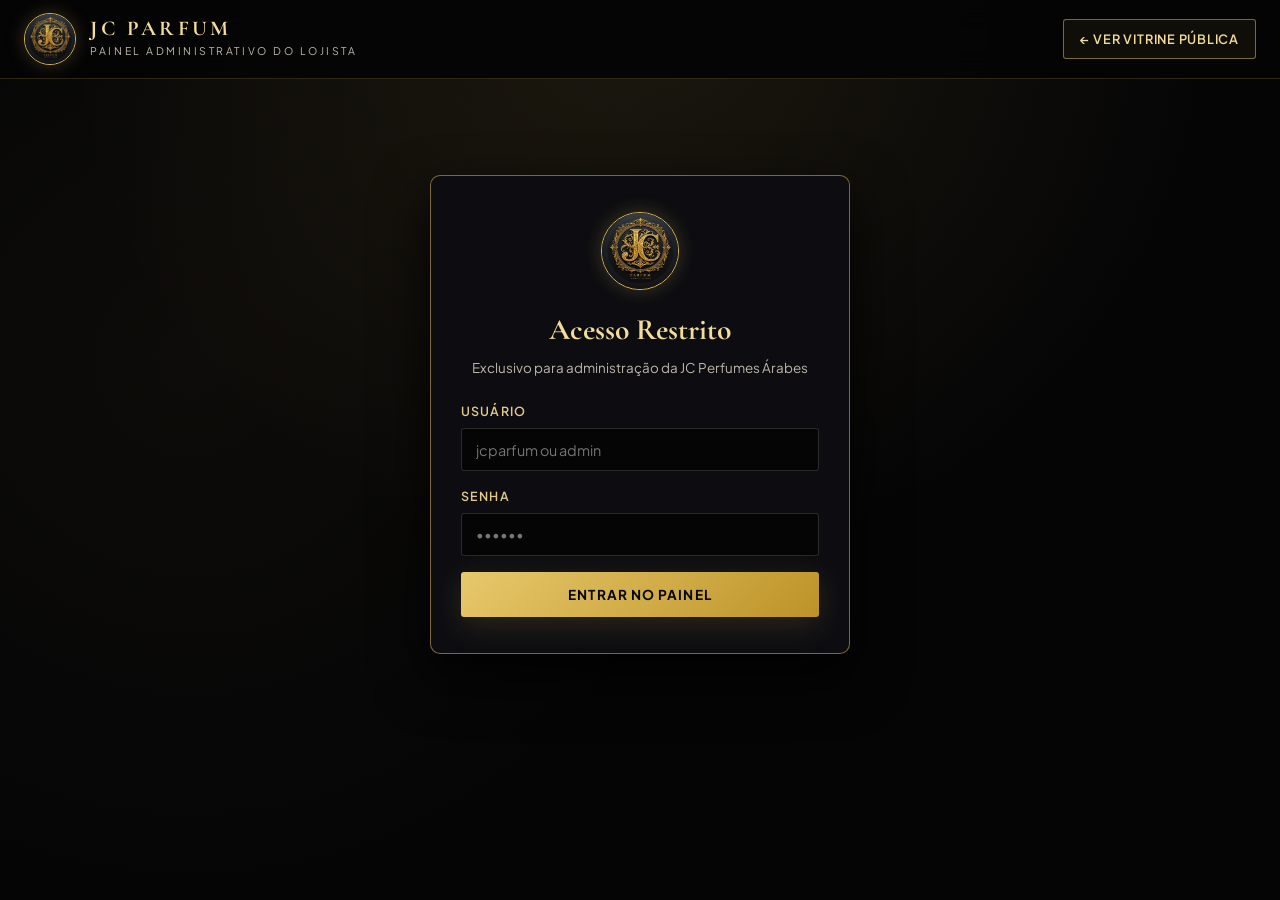
==== admin.html @ 521a81a9 "Add files via upload" ====
<!DOCTYPE html>
<html lang="pt-BR">
<head>
  <meta charset="UTF-8" />
  <meta name="viewport" content="width=device-width, initial-scale=1.0" />
  <title>Painel do Lojista | JC PARFUM — Gestão de Catálogo &amp; Estoque</title>
  <meta name="description" content="Painel administrativo exclusivo JC PARFUM para gerenciamento de preços, estoque e cadastro de perfumes importados." />
  <link rel="preconnect" href="https://fonts.googleapis.com" />
  <link rel="preconnect" href="https://fonts.gstatic.com" crossorigin />
  <link href="https://fonts.googleapis.com/css2?family=Cormorant+Garamond:wght@600;700&family=Plus+Jakarta+Sans:wght@400;500;600;700&display=swap" rel="stylesheet" />
  <link rel="stylesheet" href="assets/css/style.css" />
  <link rel="icon" type="image/jpeg" href="assets/img/logo.jpg" />
  <style>
    .admin-wrap {
      max-width: 1200px;
      margin: 0 auto;
      padding: 2rem 1.25rem 4rem;
    }
    .login-card {
      max-width: 420px;
      margin: 4rem auto;
      background: var(--bg-card);
      border: 1px solid var(--gold-border-strong);
      border-radius: var(--radius-lg);
      padding: 2.25rem 1.85rem;
      box-shadow: var(--shadow-luxury);
      text-align: center;
    }
    .form-group {
      display: flex;
      flex-direction: column;
      text-align: left;
      gap: 0.35rem;
      margin-bottom: 1rem;
    }
    .form-group label {
      font-size: 0.78rem;
      text-transform: uppercase;
      letter-spacing: 0.1em;
      color: var(--gold-champagne);
      font-weight: 600;
    }
    .form-control {
      background: var(--bg-obsidian);
      border: 1px solid rgba(255, 255, 255, 0.15);
      border-radius: var(--radius-sm);
      padding: 0.72rem 0.9rem;
      font-size: 0.9rem;
      color: var(--text-primary);
    }
    .form-control:focus {
      outline: none;
      border-color: var(--gold-primary);
    }
    .stats-grid {
      display: grid;
      grid-template-columns: repeat(auto-fit, minmax(200px, 1fr));
      gap: 1rem;
      margin-bottom: 2rem;
    }
    .stat-card {
      background: var(--bg-card);
      border: 1px solid var(--gold-border);
      border-radius: var(--radius-md);
      padding: 1.25rem;
    }
    .stat-card span {
      font-size: 0.76rem;
      text-transform: uppercase;
      letter-spacing: 0.12em;
      color: var(--text-muted);
    }
    .stat-card strong {
      display: block;
      font-family: var(--font-serif);
      font-size: 2rem;
      color: var(--gold-light);
      margin-top: 0.2rem;
    }
    .admin-grid {
      display: grid;
      grid-template-columns: 360px 1fr;
      gap: 1.75rem;
      align-items: start;
    }
    .panel-box {
      background: var(--bg-card);
      border: 1px solid var(--gold-border);
      border-radius: var(--radius-md);
      padding: 1.5rem;
    }
    .panel-box h2 {
      font-family: var(--font-serif);
      font-size: 1.5rem;
      color: var(--gold-light);
      margin-bottom: 1rem;
      padding-bottom: 0.5rem;
      border-bottom: 1px solid rgba(212, 175, 55, 0.15);
    }
    .admin-table-wrap {
      overflow-x: auto;
    }
    table.admin-table {
      width: 100%;
      border-collapse: collapse;
      font-size: 0.86rem;
    }
    table.admin-table th,
    table.admin-table td {
      padding: 0.85rem 0.65rem;
      border-bottom: 1px solid rgba(255, 255, 255, 0.07);
      text-align: left;
      vertical-align: middle;
    }
    table.admin-table th {
      font-size: 0.72rem;
      text-transform: uppercase;
      letter-spacing: 0.12em;
      color: var(--gold-champagne);
    }
    .price-inline-input {
      width: 105px;
      background: var(--bg-obsidian);
      border: 1px solid var(--gold-border);
      border-radius: 4px;
      padding: 0.4rem 0.55rem;
      color: var(--gold-light);
      font-weight: 700;
      font-size: 0.88rem;
    }
    .switch-stock {
      display: inline-flex;
      align-items: center;
      gap: 0.45rem;
      cursor: pointer;
      padding: 0.35rem 0.7rem;
      border-radius: 99px;
      font-size: 0.75rem;
      font-weight: 700;
      border: 1px solid transparent;
    }
    .switch-stock.on {
      background: rgba(31, 168, 85, 0.16);
      color: #5ce68b;
      border-color: rgba(31, 168, 85, 0.4);
    }
    .switch-stock.off {
      background: rgba(217, 70, 70, 0.16);
      color: #f08585;
      border-color: rgba(217, 70, 70, 0.4);
    }
    .toast-bar {
      position: fixed;
      bottom: 1.5rem;
      left: 50%;
      transform: translateX(-50%);
      background: #141418;
      border: 1px solid var(--gold-primary);
      color: var(--gold-light);
      padding: 0.75rem 1.4rem;
      border-radius: 99px;
      font-size: 0.85rem;
      font-weight: 600;
      box-shadow: var(--shadow-luxury);
      z-index: 400;
      display: none;
    }
    @media (max-width: 920px) {
      .admin-grid {
        grid-template-columns: 1fr;
      }
    }
  </style>
</head>
<body>

  <header class="site-header">
    <div class="header-inner">
      <a href="index.html" class="brand-identity">
        <div class="brand-logo-wrap">
          <img src="assets/img/logo.jpg" alt="JC PARFUM" />
        </div>
        <div class="brand-titles">
          <span class="brand-name">JC PARFUM</span>
          <span class="brand-sub">Painel Administrativo do Lojista</span>
        </div>
      </a>

      <div class="header-actions">
        <a href="index.html" class="btn-outline-gold" style="padding: 0.55rem 1rem; font-size: 0.8rem;">
          ← Ver Vitrine Pública
        </a>
        <button type="button" id="logout-btn" onclick="handleLogout()" class="btn-bag" style="display: none;">
          Sair
        </button>
      </div>
    </div>
  </header>

  <main class="admin-wrap">
    <!-- TELA DE LOGIN -->
    <section id="login-section" class="login-card">
      <div class="brand-logo-wrap" style="width: 78px; height: 78px; margin: 0 auto 1rem;">
        <img src="assets/img/logo.jpg" alt="JC PARFUM Logo" />
      </div>
      <h1 style="font-family: var(--font-serif); font-size: 1.85rem; color: var(--gold-light); margin-bottom: 0.25rem;">
        Acesso Restrito
      </h1>
      <p style="font-size: 0.84rem; color: var(--text-secondary); margin-bottom: 1.5rem;">
        Exclusivo para administração da JC Perfumes Árabes
      </p>

      <form id="login-form" onsubmit="handleLogin(event)">
        <div class="form-group">
          <label for="admin-user">Usuário</label>
          <input type="text" id="admin-user" class="form-control" placeholder="jcparfum ou admin" required />
        </div>
        <div class="form-group">
          <label for="admin-pass">Senha</label>
          <input type="password" id="admin-pass" class="form-control" placeholder="••••••" required />
        </div>
        <p id="login-error" style="color: #f07575; font-size: 0.8rem; margin-bottom: 0.85rem; display: none;">
          Usuário ou senha incorretos. Use <strong>jcparfum</strong> e senha <strong>123456</strong>.
        </p>
        <button type="submit" class="btn-gold" style="width: 100%;" id="login-submit-btn">
          Entrar no Painel
        </button>
      </form>
    </section>

    <!-- DASHBOARD DO LOJISTA -->
    <section id="dashboard-section" style="display: none;">
      <div style="display: flex; flex-wrap: wrap; justify-content: space-between; align-items: center; gap: 1rem; margin-bottom: 1.5rem;">
        <div>
          <h1 style="font-family: var(--font-serif); font-size: 2rem; color: var(--text-primary);">
            Gestão de Catálogo &amp; Estoque em Tempo Real
          </h1>
          <p style="font-size: 0.86rem; color: var(--text-secondary);">
            Qualquer alteração feita aqui atualiza imediatamente a vitrine pública dos clientes.
          </p>
        </div>
        <button type="button" class="btn-outline-gold" onclick="handleResetDefault()" style="padding: 0.6rem 1rem; font-size: 0.78rem;">
          Restaurar Catálogo Inicial (7 Perfumes)
        </button>
      </div>

      <!-- Indicadores -->
      <div class="stats-grid">
        <div class="stat-card">
          <span>Total Cadastrados</span>
          <strong id="stat-total">0</strong>
        </div>
        <div class="stat-card">
          <span>Em Estoque (Pronta Entrega)</span>
          <strong id="stat-instock" style="color: #5ce68b;">0</strong>
        </div>
        <div class="stat-card">
          <span>Esgotados / Sob Consulta</span>
          <strong id="stat-outstock" style="color: #f08585;">0</strong>
        </div>
        <div class="stat-card">
          <span>Ticket Médio da Loja</span>
          <strong id="stat-avg">R$ 0,00</strong>
        </div>
      </div>

      <div class="admin-grid">
        <!-- Formulário de Cadastro -->
        <div class="panel-box">
          <h2 id="form-panel-title">Cadastrar Novo Perfume</h2>
          <form id="product-form" onsubmit="handleSaveProduct(event)">
            <input type="hidden" id="prod-id" value="" />

            <div class="form-group">
              <label for="prod-name">Nome do Perfume *</label>
              <input type="text" id="prod-name" class="form-control" placeholder="Ex: Asad Lattafa" required />
            </div>

            <div style="display: grid; grid-template-columns: 1fr 1fr; gap: 0.75rem;">
              <div class="form-group">
                <label for="prod-brand">Marca / Casa *</label>
                <input type="text" id="prod-brand" class="form-control" placeholder="Ex: Lattafa" required />
              </div>
              <div class="form-group">
                <label for="prod-category">Categoria *</label>
                <select id="prod-category" class="form-control" required>
                  <option value="Masculino">Masculino</option>
                  <option value="Feminino">Feminino</option>
                  <option value="Unissex">Unissex</option>
                </select>
              </div>
            </div>

            <div style="display: grid; grid-template-columns: 1fr 1fr; gap: 0.75rem;">
              <div class="form-group">
                <label for="prod-price">Preço (R$) *</label>
                <input type="number" step="0.01" min="1" id="prod-price" class="form-control" placeholder="350.00" required />
              </div>
              <div class="form-group">
                <label for="prod-badge">Selo de Destaque</label>
                <input type="text" id="prod-badge" class="form-control" placeholder="Ex: Ouro de Dubai" />
              </div>
            </div>

            <div class="form-group">
              <label for="prod-image">URL da Foto ou Caminho Local</label>
              <input type="text" id="prod-image" class="form-control" placeholder="assets/img/real-musamam-white-intense.jpg ou https://..." />
            </div>

            <div class="form-group">
              <label for="prod-desc">Descrição Comercial / Resumo *</label>
              <textarea id="prod-desc" rows="2" class="form-control" placeholder="Frasco imponente com fixação intensa..." required></textarea>
            </div>

            <div class="form-group">
              <label for="prod-notes-top">Notas de Topo (Saída)</label>
              <input type="text" id="prod-notes-top" class="form-control" placeholder="Ex: Açafrão, Pimenta Preta, Bergamota" />
            </div>

            <div class="form-group">
              <label for="prod-notes-heart">Notas de Coração</label>
              <input type="text" id="prod-notes-heart" class="form-control" placeholder="Ex: Rosa Damascena, Oud, Caramelo" />
            </div>

            <div class="form-group">
              <label for="prod-notes-base">Notas de Fundo (Base)</label>
              <input type="text" id="prod-notes-base" class="form-control" placeholder="Ex: Âmbar, Baunilha, Sândalo, Almíscar" />
            </div>

            <div style="display: flex; gap: 0.6rem; margin-top: 0.5rem;">
              <button type="submit" class="btn-gold" style="flex: 1;">
                Salvar no Catálogo
              </button>
              <button type="button" id="cancel-edit-btn" class="btn-outline-gold" onclick="clearProductForm()" style="display: none; padding: 0.7rem 0.9rem;">
                Cancelar
              </button>
            </div>
          </form>
        </div>

        <!-- Tabela de Perfumes Cadastrados -->
        <div class="panel-box">
          <h2>Perfumes na Vitrine (Edição Rápida)</h2>
          <div class="admin-table-wrap">
            <table class="admin-table">
              <thead>
                <tr>
                  <th>Perfume</th>
                  <th>Categoria</th>
                  <th>Preço (R$)</th>
                  <th>Status Estoque</th>
                  <th>Ações</th>
                </tr>
              </thead>
              <tbody id="admin-products-tbody"></tbody>
            </table>
          </div>
        </div>
      </div>
    </section>
  </main>

  <div id="toast-bar" class="toast-bar">Alteração salva com sucesso!</div>

  <script src="assets/js/products.js"></script>
  <script>
    const ADMIN_SESSION_KEY = 'jc_parfum_admin_logged';

    document.addEventListener('DOMContentLoaded', () => {
      if (sessionStorage.getItem(ADMIN_SESSION_KEY) === 'true') {
        showDashboard();
      }
    });

    function handleLogin(e) {
      e.preventDefault();
      const user = document.getElementById('admin-user').value.trim().toLowerCase();
      const pass = document.getElementById('admin-pass').value.trim();
      const errEl = document.getElementById('login-error');

      if ((user === 'jcparfum' || user === 'admin') && pass === '123456') {
        sessionStorage.setItem(ADMIN_SESSION_KEY, 'true');
        errEl.style.display = 'none';
        showDashboard();
      } else {
        errEl.style.display = 'block';
      }
    }

    function handleLogout() {
      sessionStorage.removeItem(ADMIN_SESSION_KEY);
      document.getElementById('dashboard-section').style.display = 'none';
      document.getElementById('logout-btn').style.display = 'none';
      document.getElementById('login-section').style.display = 'block';
    }

    function showDashboard() {
      document.getElementById('login-section').style.display = 'none';
      document.getElementById('dashboard-section').style.display = 'block';
      document.getElementById('logout-btn').style.display = 'inline-flex';
      renderAdminTable();
    }

    function renderAdminTable() {
      const products = getProducts();
      const tbody = document.getElementById('admin-products-tbody');

      const inStockCount = products.filter((p) => p.inStock).length;
      const outStockCount = products.length - inStockCount;
      const avgPrice = products.length
        ? products.reduce((sum, p) => sum + Number(p.price || 0), 0) / products.length
        : 0;

      document.getElementById('stat-total').textContent = products.length;
      document.getElementById('stat-instock').textContent = inStockCount;
      document.getElementById('stat-outstock').textContent = outStockCount;
      document.getElementById('stat-avg').textContent = formatBRL(avgPrice);

      tbody.innerHTML = products
        .map(
          (p) => `
          <tr>
            <td>
              <div style="display: flex; align-items: center; gap: 0.75rem;">
                <img src="${p.image}" alt="${p.name}" style="width: 46px; height: 46px; object-fit: contain; background: #fff; border-radius: 6px; padding: 3px;" onerror="this.src='assets/img/logo.jpg'" />
                <div>
                  <strong style="display: block; color: var(--text-primary); font-size: 0.92rem;">${p.name}</strong>
                  <span style="font-size: 0.75rem; color: var(--gold-primary);">${p.brand}</span>
                </div>
              </div>
            </td>
            <td>
              <span style="font-size: 0.78rem; color: var(--text-secondary);">${p.category}</span>
            </td>
            <td>
              <input
                type="number"
                step="1"
                min="1"
                class="price-inline-input"
                value="${Number(p.price).toFixed(2)}"
                onchange="updateInlinePrice('${p.id}', this.value)"
                aria-label="Preço de ${p.name}"
              />
            </td>
            <td>
              <button
                type="button"
                class="switch-stock ${p.inStock ? 'on' : 'off'}"
                onclick="toggleProductStock('${p.id}')"
              >
                <span>${p.inStock ? '● Em Estoque' : '○ Esgotado'}</span>
              </button>
            </td>
            <td>
              <div style="display: flex; gap: 0.4rem;">
                <button
                  type="button"
                  onclick="editProduct('${p.id}')"
                  style="background: var(--bg-elevated); border: 1px solid var(--gold-border); color: var(--gold-light); padding: 0.35rem 0.65rem; border-radius: 4px; font-size: 0.75rem; cursor: pointer;"
                >
                  Editar
                </button>
                <button
                  type="button"
                  onclick="deleteProduct('${p.id}')"
                  style="background: rgba(217,70,70,0.14); border: 1px solid rgba(217,70,70,0.4); color: #f08585; padding: 0.35rem 0.65rem; border-radius: 4px; font-size: 0.75rem; cursor: pointer;"
                >
                  Excluir
                </button>
              </div>
            </td>
          </tr>
        `
        )
        .join('');
    }

    function updateInlinePrice(productId, newValue) {
      const parsed = parseFloat(newValue);
      if (isNaN(parsed) || parsed <= 0) return;
      const list = getProducts().map((p) =>
        p.id === productId ? { ...p, price: parsed } : p
      );
      saveProducts(list);
      renderAdminTable();
      showToast('Preço atualizado em tempo real!');
    }

    function toggleProductStock(productId) {
      const list = getProducts().map((p) =>
        p.id === productId ? { ...p, inStock: !p.inStock } : p
      );
      saveProducts(list);
      renderAdminTable();
      showToast('Status de estoque atualizado!');
    }

    function editProduct(productId) {
      const prod = getProducts().find((p) => p.id === productId);
      if (!prod) return;

      document.getElementById('form-panel-title').textContent = 'Editar Perfume';
      document.getElementById('prod-id').value = prod.id;
      document.getElementById('prod-name').value = prod.name;
      document.getElementById('prod-brand').value = prod.brand;
      document.getElementById('prod-category').value = prod.category;
      document.getElementById('prod-price').value = prod.price;
      document.getElementById('prod-badge').value = prod.badge || '';
      document.getElementById('prod-image').value = prod.image || '';
      document.getElementById('prod-desc').value = prod.shortDesc || prod.description || '';
      document.getElementById('prod-notes-top').value = prod.notes?.top || '';
      document.getElementById('prod-notes-heart').value = prod.notes?.heart || '';
      document.getElementById('prod-notes-base').value = prod.notes?.base || '';
      document.getElementById('cancel-edit-btn').style.display = 'inline-flex';
      window.scrollTo({ top: 0, behavior: 'smooth' });
    }

    function clearProductForm() {
      document.getElementById('form-panel-title').textContent = 'Cadastrar Novo Perfume';
      document.getElementById('product-form').reset();
      document.getElementById('prod-id').value = '';
      document.getElementById('cancel-edit-btn').style.display = 'none';
    }

    function handleSaveProduct(e) {
      e.preventDefault();
      const idField = document.getElementById('prod-id').value.trim();
      const name = document.getElementById('prod-name').value.trim();
      const brand = document.getElementById('prod-brand').value.trim();
      const category = document.getElementById('prod-category').value;
      const price = parseFloat(document.getElementById('prod-price').value) || 0;
      const badge = document.getElementById('prod-badge').value.trim() || 'Importado Premium';
      const image = document.getElementById('prod-image').value.trim() || 'assets/img/logo.jpg';
      const desc = document.getElementById('prod-desc').value.trim();
      const top = document.getElementById('prod-notes-top').value.trim() || 'Notas aromáticas orientais';
      const heart = document.getElementById('prod-notes-heart').value.trim() || 'Especiarias e madeiras nobres';
      const base = document.getElementById('prod-notes-base').value.trim() || 'Âmbar, oud e almíscar';

      let list = getProducts();

      if (idField) {
        list = list.map((p) =>
          p.id === idField
            ? {
                ...p,
                name,
                brand,
                category,
                price,
                badge,
                image,
                shortDesc: desc,
                description: desc,
                notes: { top, heart, base }
              }
            : p
        );
        showToast('Perfume atualizado com sucesso!');
      } else {
        const slug =
          name
            .toLowerCase()
            .normalize('NFD')
            .replace(/[\u0300-\u036f]/g, '')
            .replace(/[^a-z0-9]+/g, '-') +
          '-' +
          Date.now().toString().slice(-4);

        list.unshift({
          id: slug,
          name,
          brand,
          origin: 'Dubai · EAU',
          category,
          volume: '100ml · Eau de Parfum',
          price,
          inStock: true,
          featured: true,
          badge,
          image,
          shortDesc: desc,
          description: desc,
          notes: { top, heart, base },
          accords: [category, brand, 'Alta Fixação'],
          longevity: '8h – 12h',
          projection: 'Alta'
        });
        showToast('Novo perfume adicionado à vitrine!');
      }

      saveProducts(list);
      clearProductForm();
      renderAdminTable();
    }

    function deleteProduct(productId) {
      const prod = getProducts().find((p) => p.id === productId);
      if (!prod) return;
      if (!confirm(`Deseja realmente excluir "${prod.name}" do catálogo?`)) return;

      const list = getProducts().filter((p) => p.id !== productId);
      saveProducts(list);
      renderAdminTable();
      showToast('Perfume removido do catálogo.');
    }

    function handleResetDefault() {
      if (!confirm('Restaurar os 7 perfumes originais e preços padrão?')) return;
      resetCatalogToDefault();
      renderAdminTable();
      showToast('Catálogo original restaurado!');
    }

    function showToast(msg) {
      const bar = document.getElementById('toast-bar');
      bar.textContent = msg;
      bar.style.display = 'block';
      clearTimeout(window._toastTimer);
      window._toastTimer = setTimeout(() => {
        bar.style.display = 'none';
      }, 2800);
    }
  </script>
</body>
</html>
---- assets/css/style.css ----
/* ==========================================================================
   JC PARFUM — Modelo 2 Oficial: Maison Noir Editorial (Horizontal Panoramic)
   Nicho: Alta Perfumaria Árabe (Dubai) & Importados Franceses — Macapá/AP
   ========================================================================== */

:root {
  --bg-obsidian: #050506;
  --bg-surface: #0a0a0d;
  --bg-card: #0d0d11;
  --bg-card-hover: #131319;
  --bg-elevated: #17171f;

  --gold-primary: #d8b556;
  --gold-light: #f3dc99;
  --gold-champagne: #e3c987;
  --gold-muted: #9e8236;
  --gold-subtle: rgba(216, 181, 86, 0.12);
  --gold-border: rgba(216, 181, 86, 0.25);
  --gold-border-strong: rgba(216, 181, 86, 0.55);

  --text-primary: #f7f4ed;
  --text-secondary: #bdb7aa;
  --text-muted: #827c70;

  --whatsapp-green: #1fa855;
  --whatsapp-hover: #24bf61;
  --danger-red: #d94646;
  --status-out: #8b3a3a;

  --font-display: 'Cinzel', 'Cormorant Garamond', Georgia, serif;
  --font-serif: 'Cormorant Garamond', Georgia, serif;
  --font-sans: 'Plus Jakarta Sans', -apple-system, BlinkMacSystemFont, sans-serif;

  --radius-sm: 3px;
  --radius-md: 6px;
  --radius-lg: 10px;
  --shadow-luxury: 0 22px 55px rgba(0, 0, 0, 0.85);
  --shadow-gold: 0 8px 30px rgba(216, 181, 86, 0.16);
  --transition: 0.28s cubic-bezier(0.22, 1, 0.36, 1);
}

*, *::before, *::after {
  box-sizing: border-box;
  margin: 0;
  padding: 0;
}

html {
  scroll-behavior: smooth;
  background-color: var(--bg-obsidian);
  color: var(--text-primary);
  font-family: var(--font-sans);
  -webkit-font-smoothing: antialiased;
}

body {
  background-color: var(--bg-obsidian);
  background-image:
    radial-gradient(circle at 50% 0%, rgba(216, 181, 86, 0.11) 0%, transparent 52%),
    radial-gradient(circle at 15% 40%, rgba(216, 181, 86, 0.04) 0%, transparent 45%);
  min-height: 100vh;
  line-height: 1.6;
  overflow-x: hidden;
}

a {
  color: inherit;
  text-decoration: none;
}

button, input, select, textarea {
  font-family: inherit;
  color: inherit;
}

/* ==========================================================================
   TOP BAR EDITORIAL
   ========================================================================== */
.top-bar {
  background: linear-gradient(90deg, #070709 0%, #16130b 50%, #070709 100%);
  border-bottom: 1px solid var(--gold-border);
  padding: 0.52rem 1rem;
  text-align: center;
  font-size: 0.75rem;
  letter-spacing: 0.14em;
  text-transform: uppercase;
  color: var(--gold-champagne);
  display: flex;
  justify-content: center;
  align-items: center;
  gap: 0.75rem;
  flex-wrap: wrap;
}

.top-bar span.sep {
  color: var(--gold-muted);
}

/* ==========================================================================
   HEADER & NAVIGATION
   ========================================================================== */
.site-header {
  position: sticky;
  top: 0;
  z-index: 100;
  background: rgba(5, 5, 6, 0.92);
  backdrop-filter: blur(16px);
  -webkit-backdrop-filter: blur(16px);
  border-bottom: 1px solid rgba(216, 181, 86, 0.2);
}

.header-inner {
  max-width: 1320px;
  margin: 0 auto;
  padding: 0.8rem 1.5rem;
  display: flex;
  align-items: center;
  justify-content: space-between;
  gap: 1.25rem;
}

.brand-identity {
  display: flex;
  align-items: center;
  gap: 0.9rem;
}

.brand-logo-wrap {
  width: 52px;
  height: 52px;
  border-radius: 50%;
  overflow: hidden;
  border: 1.5px solid var(--gold-primary);
  box-shadow: 0 0 18px rgba(216, 181, 86, 0.25);
  flex-shrink: 0;
  background: #0a0a0c;
}

.brand-logo-wrap img {
  width: 100%;
  height: 100%;
  object-fit: cover;
  display: block;
}

.brand-titles {
  display: flex;
  flex-direction: column;
}

.brand-name {
  font-family: var(--font-display);
  font-size: 1.32rem;
  font-weight: 700;
  letter-spacing: 0.16em;
  color: var(--gold-light);
  line-height: 1.1;
}

.brand-sub {
  font-size: 0.66rem;
  letter-spacing: 0.24em;
  text-transform: uppercase;
  color: var(--text-secondary);
  margin-top: 3px;
}

.header-nav {
  display: flex;
  align-items: center;
  gap: 1.5rem;
  font-size: 0.8rem;
  letter-spacing: 0.1em;
  text-transform: uppercase;
  color: var(--text-secondary);
}

.header-nav a:hover {
  color: var(--gold-light);
}

.nav-admin-pill {
  border: 1px solid rgba(216, 181, 86, 0.28);
  padding: 0.35rem 0.75rem;
  border-radius: var(--radius-sm);
  color: var(--gold-champagne);
  font-size: 0.74rem;
}

.header-actions {
  display: flex;
  align-items: center;
  gap: 0.75rem;
}

.btn-bag {
  position: relative;
  display: inline-flex;
  align-items: center;
  gap: 0.55rem;
  background: var(--bg-elevated);
  border: 1px solid var(--gold-border);
  padding: 0.6rem 1rem;
  border-radius: var(--radius-sm);
  font-size: 0.82rem;
  font-weight: 600;
  letter-spacing: 0.04em;
  color: var(--text-primary);
  cursor: pointer;
  transition: var(--transition);
}

.btn-bag:hover {
  border-color: var(--gold-primary);
  background: rgba(216, 181, 86, 0.1);
}

.bag-count {
  background: var(--gold-primary);
  color: #050506;
  font-weight: 800;
  font-size: 0.72rem;
  min-width: 20px;
  height: 20px;
  border-radius: 99px;
  display: inline-flex;
  align-items: center;
  justify-content: center;
  padding: 0 5px;
}

.btn-whatsapp-top {
  display: inline-flex;
  align-items: center;
  gap: 0.5rem;
  background: linear-gradient(135deg, #e3c366 0%, #b88f28 100%);
  color: #050506;
  font-weight: 700;
  font-size: 0.8rem;
  letter-spacing: 0.05em;
  text-transform: uppercase;
  padding: 0.65rem 1.15rem;
  border-radius: var(--radius-sm);
  transition: var(--transition);
  box-shadow: var(--shadow-gold);
}

.btn-whatsapp-top:hover {
  transform: translateY(-1px);
  filter: brightness(1.08);
}

/* ==========================================================================
   HERO EDITORIAL CENTRALIZADO (MODELO 2 — MAISON NOIR)
   ========================================================================== */
.hero-editorial {
  max-width: 1120px;
  margin: 0 auto;
  padding: 3.25rem 1.5rem 3rem;
  text-align: center;
  display: flex;
  flex-direction: column;
  align-items: center;
  border-bottom: 1px solid rgba(216, 181, 86, 0.22);
}

.hero-crest-showcase {
  display: flex;
  flex-direction: column;
  align-items: center;
  margin-bottom: 1.5rem;
  width: 100%;
}

.crest-frame {
  width: 188px;
  height: 188px;
  border-radius: 50%;
  padding: 7px;
  background: radial-gradient(circle, rgba(216, 181, 86, 0.28) 0%, rgba(10, 10, 13, 0.96) 72%);
  border: 1.5px solid var(--gold-border-strong);
  box-shadow:
    0 20px 55px rgba(0, 0, 0, 0.92),
    0 0 45px rgba(216, 181, 86, 0.2);
  overflow: hidden;
}

.crest-frame img {
  width: 100%;
  height: 100%;
  object-fit: cover;
  border-radius: 50%;
  display: block;
}

.crest-divider {
  display: flex;
  align-items: center;
  justify-content: center;
  gap: 1rem;
  width: 100%;
  max-width: 620px;
  margin-top: 1.15rem;
}

.crest-divider span {
  flex: 1;
  height: 1px;
  background: linear-gradient(90deg, transparent, var(--gold-border-strong), transparent);
}

.crest-divider small {
  font-size: 0.72rem;
  letter-spacing: 0.24em;
  text-transform: uppercase;
  color: var(--gold-primary);
  font-weight: 600;
}

.hero-editorial-content {
  max-width: 820px;
}

.hero-title {
  font-family: var(--font-serif);
  font-size: clamp(2.1rem, 4.2vw, 3.4rem);
  font-weight: 600;
  line-height: 1.12;
  color: var(--text-primary);
  margin-bottom: 1rem;
}

.hero-title em {
  font-style: italic;
  color: var(--gold-light);
  font-weight: 600;
}

.hero-lead {
  font-size: 0.98rem;
  color: var(--text-secondary);
  max-width: 680px;
  margin: 0 auto 1.75rem;
}

.hero-cta-group {
  display: flex;
  flex-wrap: wrap;
  justify-content: center;
  gap: 0.9rem;
  margin-bottom: 2.15rem;
}

.btn-gold {
  display: inline-flex;
  align-items: center;
  justify-content: center;
  gap: 0.6rem;
  background: linear-gradient(135deg, #e7c86b 0%, #bd9328 100%);
  color: #050506;
  font-weight: 700;
  font-size: 0.85rem;
  letter-spacing: 0.08em;
  text-transform: uppercase;
  padding: 0.88rem 1.7rem;
  border-radius: var(--radius-sm);
  border: none;
  cursor: pointer;
  transition: var(--transition);
  box-shadow: var(--shadow-gold);
}

.btn-gold:hover {
  transform: translateY(-2px);
  filter: brightness(1.07);
}

.btn-outline-gold {
  display: inline-flex;
  align-items: center;
  justify-content: center;
  gap: 0.6rem;
  background: rgba(216, 181, 86, 0.06);
  color: var(--gold-light);
  border: 1px solid var(--gold-border-strong);
  font-weight: 600;
  font-size: 0.85rem;
  letter-spacing: 0.06em;
  text-transform: uppercase;
  padding: 0.88rem 1.55rem;
  border-radius: var(--radius-sm);
  cursor: pointer;
  transition: var(--transition);
}

.btn-outline-gold:hover {
  background: rgba(216, 181, 86, 0.15);
  border-color: var(--gold-primary);
}

.hero-badges {
  display: grid;
  grid-template-columns: repeat(3, 1fr);
  gap: 1.25rem;
  padding-top: 1.35rem;
  border-top: 1px solid rgba(216, 181, 86, 0.16);
}

.hero-badge-item strong {
  display: block;
  font-family: var(--font-display);
  font-size: 0.96rem;
  letter-spacing: 0.06em;
  color: var(--gold-light);
  margin-bottom: 2px;
}

.hero-badge-item span {
  font-size: 0.75rem;
  color: var(--text-muted);
}

/* ==========================================================================
   CATALOG SECTION & CONTROLS
   ========================================================================== */
.catalog-section {
  max-width: 1320px;
  margin: 0 auto;
  padding: 2.75rem 1.5rem 4rem;
}

.section-header {
  display: flex;
  flex-direction: column;
  align-items: center;
  text-align: center;
  margin-bottom: 2rem;
}

.section-eyebrow {
  font-size: 0.72rem;
  letter-spacing: 0.24em;
  text-transform: uppercase;
  color: var(--gold-primary);
  margin-bottom: 0.35rem;
  font-weight: 600;
}

.section-title {
  font-family: var(--font-display);
  font-size: clamp(1.75rem, 2.8vw, 2.35rem);
  color: var(--text-primary);
  letter-spacing: 0.06em;
}

.section-subtitle {
  color: var(--text-secondary);
  font-size: 0.9rem;
  margin-top: 0.35rem;
}

.catalog-controls {
  background: var(--bg-surface);
  border: 1px solid var(--gold-border);
  border-radius: var(--radius-md);
  padding: 1.1rem 1.25rem;
  display: flex;
  flex-wrap: wrap;
  align-items: center;
  justify-content: space-between;
  gap: 0.9rem;
  margin-bottom: 1.15rem;
}

.search-box {
  position: relative;
  flex: 1 1 300px;
}

.search-box input {
  width: 100%;
  background: var(--bg-obsidian);
  border: 1px solid rgba(255, 255, 255, 0.14);
  border-radius: var(--radius-sm);
  padding: 0.72rem 1rem 0.72rem 2.5rem;
  font-size: 0.88rem;
  color: var(--text-primary);
  transition: var(--transition);
}

.search-box input:focus {
  outline: none;
  border-color: var(--gold-primary);
  box-shadow: 0 0 0 3px rgba(216, 181, 86, 0.14);
}

.search-box svg {
  position: absolute;
  left: 0.85rem;
  top: 50%;
  transform: translateY(-50%);
  color: var(--gold-primary);
  pointer-events: none;
}

.filter-pills {
  display: flex;
  flex-wrap: wrap;
  gap: 0.45rem;
}

.filter-pill {
  background: var(--bg-obsidian);
  border: 1px solid rgba(255, 255, 255, 0.12);
  color: var(--text-secondary);
  padding: 0.56rem 1rem;
  border-radius: var(--radius-sm);
  font-size: 0.78rem;
  font-weight: 600;
  letter-spacing: 0.06em;
  text-transform: uppercase;
  cursor: pointer;
  transition: var(--transition);
}

.filter-pill:hover {
  border-color: var(--gold-border-strong);
  color: var(--text-primary);
}

.filter-pill.active {
  background: linear-gradient(135deg, #e3c366 0%, #b88f28 100%);
  color: #050506;
  border-color: transparent;
}

.sort-select {
  background: var(--bg-obsidian);
  border: 1px solid rgba(255, 255, 255, 0.14);
  border-radius: var(--radius-sm);
  padding: 0.62rem 0.95rem;
  font-size: 0.82rem;
  color: var(--text-secondary);
  cursor: pointer;
}

.catalog-status-bar {
  display: flex;
  flex-wrap: wrap;
  justify-content: space-between;
  align-items: center;
  gap: 0.5rem;
  margin-bottom: 1.5rem;
  font-size: 0.8rem;
  color: var(--text-muted);
  padding: 0 0.25rem;
}

/* ==========================================================================
   MODELO 2 — CARDS HORIZONTAIS PANORÂMICOS COM PIRÂMIDE OLFATIVA INTEGRADA
   ========================================================================== */
.products-grid-editorial {
  display: grid;
  grid-template-columns: repeat(auto-fill, minmax(560px, 1fr));
  gap: 1.85rem;
}

.editorial-card {
  background: var(--bg-card);
  border: 1px solid rgba(216, 181, 86, 0.26);
  border-radius: var(--radius-md);
  overflow: hidden;
  display: flex;
  flex-direction: row;
  align-items: stretch;
  transition: var(--transition);
  position: relative;
  box-shadow: 0 14px 36px rgba(0, 0, 0, 0.65);
}

.editorial-card:hover {
  transform: translateY(-4px);
  border-color: var(--gold-primary);
  box-shadow: var(--shadow-luxury), var(--shadow-gold);
}

.editorial-card.out-of-stock {
  opacity: 0.74;
}

/* Coluna Esquerda: Foto Oficial em Estúdio + Barra de Fixação */
.editorial-card-media {
  position: relative;
  width: 42%;
  min-height: 340px;
  background: #ffffff;
  display: flex;
  flex-direction: column;
  align-items: center;
  justify-content: space-between;
  padding: 2.6rem 1.2rem 2.3rem;
  border-right: 1px solid rgba(216, 181, 86, 0.22);
  cursor: pointer;
  overflow: hidden;
  flex-shrink: 0;
}

.editorial-card-media img {
  width: 100%;
  height: 235px;
  object-fit: contain;
  margin: auto 0;
  transition: transform 0.5s cubic-bezier(0.22, 1, 0.36, 1);
}

.editorial-card:hover .editorial-card-media img {
  transform: scale(1.05);
}

.card-badges {
  position: absolute;
  top: 0.75rem;
  left: 0.75rem;
  right: 0.75rem;
  display: flex;
  justify-content: space-between;
  align-items: flex-start;
  pointer-events: none;
  z-index: 2;
}

.badge-luxury {
  background: rgba(5, 5, 6, 0.92);
  color: var(--gold-light);
  border: 1px solid var(--gold-primary);
  font-size: 0.64rem;
  font-weight: 700;
  letter-spacing: 0.1em;
  text-transform: uppercase;
  padding: 0.26rem 0.58rem;
  border-radius: 2px;
}

.badge-category {
  background: rgba(15, 15, 20, 0.9);
  color: #f0ece1;
  font-size: 0.64rem;
  font-weight: 600;
  letter-spacing: 0.06em;
  text-transform: uppercase;
  padding: 0.26rem 0.55rem;
  border-radius: 2px;
}

.badge-out {
  background: var(--status-out);
  color: #fff;
  font-size: 0.66rem;
  font-weight: 700;
  text-transform: uppercase;
  letter-spacing: 0.1em;
  padding: 0.26rem 0.6rem;
  border-radius: 2px;
}

.media-perf-bar {
  position: absolute;
  bottom: 0;
  left: 0;
  right: 0;
  background: rgba(8, 8, 10, 0.94);
  border-top: 1px solid rgba(216, 181, 86, 0.25);
  color: var(--text-secondary);
  font-size: 0.67rem;
  padding: 0.42rem 0.65rem;
  display: flex;
  justify-content: space-between;
  align-items: center;
  gap: 0.35rem;
}

.media-perf-bar strong {
  color: var(--gold-light);
}

/* Coluna Direita: Conteúdo Editorial + Pirâmide Olfativa Direto na Vitrine */
.editorial-card-body {
  width: 58%;
  padding: 1.35rem 1.45rem;
  display: flex;
  flex-direction: column;
  justify-content: space-between;
  gap: 0.85rem;
}

.editorial-brand-line {
  display: flex;
  justify-content: space-between;
  align-items: center;
  gap: 0.5rem;
  margin-bottom: 0.2rem;
}

.card-brand {
  font-size: 0.7rem;
  text-transform: uppercase;
  letter-spacing: 0.18em;
  color: var(--gold-primary);
  font-weight: 700;
}

.card-volume {
  font-size: 0.68rem;
  color: var(--text-muted);
  letter-spacing: 0.05em;
}

.card-title {
  font-family: var(--font-display);
  font-size: 1.32rem;
  font-weight: 700;
  color: var(--text-primary);
  letter-spacing: 0.03em;
  line-height: 1.22;
  margin-bottom: 0.35rem;
  cursor: pointer;
}

.card-title:hover {
  color: var(--gold-light);
}

.card-desc {
  font-size: 0.81rem;
  color: var(--text-secondary);
  line-height: 1.48;
  display: -webkit-box;
  -webkit-line-clamp: 2;
  -webkit-box-orient: vertical;
  overflow: hidden;
}

/* Bloco da Pirâmide Olfativa Direto no Card */
.inline-pyramid {
  background: rgba(5, 5, 6, 0.82);
  border: 1px solid rgba(216, 181, 86, 0.24);
  border-left: 2.5px solid var(--gold-primary);
  border-radius: var(--radius-sm);
  padding: 0.65rem 0.8rem;
  display: flex;
  flex-direction: column;
  gap: 0.36rem;
  cursor: pointer;
  transition: var(--transition);
}

.inline-pyramid:hover {
  border-color: var(--gold-primary);
  background: rgba(216, 181, 86, 0.05);
}

.inline-pyramid-header {
  display: flex;
  justify-content: space-between;
  align-items: center;
  border-bottom: 1px solid rgba(216, 181, 86, 0.14);
  padding-bottom: 0.25rem;
  margin-bottom: 0.1rem;
}

.inline-pyramid-header span {
  font-size: 0.66rem;
  text-transform: uppercase;
  letter-spacing: 0.15em;
  color: var(--gold-light);
  font-weight: 700;
}

.inline-pyramid-header small {
  font-size: 0.65rem;
  color: var(--gold-muted);
}

.inline-pyramid-row {
  display: grid;
  grid-template-columns: 72px 1fr;
  align-items: baseline;
  gap: 0.45rem;
  font-size: 0.74rem;
  line-height: 1.35;
}

.pyr-label {
  color: var(--gold-champagne);
  font-weight: 700;
  font-size: 0.68rem;
  text-transform: uppercase;
  letter-spacing: 0.06em;
  white-space: nowrap;
}

.pyr-value {
  color: var(--text-secondary);
  white-space: nowrap;
  overflow: hidden;
  text-overflow: ellipsis;
}

.card-notes-preview {
  display: flex;
  flex-wrap: wrap;
  gap: 0.35rem;
}

.note-tag {
  font-size: 0.67rem;
  color: var(--gold-champagne);
  background: rgba(216, 181, 86, 0.08);
  border: 1px solid rgba(216, 181, 86, 0.2);
  padding: 0.16rem 0.5rem;
  border-radius: 2px;
  letter-spacing: 0.03em;
}

.editorial-footer {
  padding-top: 0.75rem;
  border-top: 1px solid rgba(255, 255, 255, 0.08);
  display: flex;
  flex-direction: column;
  gap: 0.65rem;
}

.price-row {
  display: flex;
  align-items: baseline;
  justify-content: space-between;
}

.price-value {
  font-family: var(--font-serif);
  font-size: 1.65rem;
  font-weight: 700;
  color: var(--gold-light);
  line-height: 1;
}

.price-installment {
  font-size: 0.71rem;
  color: var(--text-muted);
  margin-top: 2px;
}

.stock-indicator {
  font-size: 0.72rem;
  font-weight: 600;
}

.stock-indicator.in {
  color: #54e087;
}

.stock-indicator.out {
  color: #e27676;
}

.card-actions {
  display: grid;
  grid-template-columns: 1fr auto;
  gap: 0.5rem;
}

.btn-whatsapp-card {
  display: inline-flex;
  align-items: center;
  justify-content: center;
  gap: 0.45rem;
  background: linear-gradient(135deg, #e5c568 0%, #b98f26 100%);
  color: #050506;
  font-weight: 700;
  font-size: 0.78rem;
  letter-spacing: 0.05em;
  text-transform: uppercase;
  padding: 0.7rem 0.95rem;
  border-radius: var(--radius-sm);
  border: none;
  cursor: pointer;
  transition: var(--transition);
}

.btn-whatsapp-card:hover {
  filter: brightness(1.08);
}

.btn-whatsapp-card.btn-inquire {
  background: rgba(216, 181, 86, 0.14);
  color: var(--gold-light);
  border: 1px solid var(--gold-border);
}

.btn-details {
  display: inline-flex;
  align-items: center;
  justify-content: center;
  background: var(--bg-elevated);
  border: 1px solid var(--gold-border);
  color: var(--gold-light);
  padding: 0.7rem 0.85rem;
  border-radius: var(--radius-sm);
  font-size: 0.76rem;
  font-weight: 600;
  letter-spacing: 0.04em;
  text-transform: uppercase;
  cursor: pointer;
  transition: var(--transition);
}

.btn-details:hover {
  background: rgba(216, 181, 86, 0.15);
  border-color: var(--gold-primary);
}

.empty-catalog-box {
  grid-column: 1 / -1;
  text-align: center;
  padding: 3.5rem 1.25rem;
  background: var(--bg-surface);
  border: 1px solid var(--gold-border);
  border-radius: var(--radius-md);
}

.empty-catalog-box h3 {
  font-family: var(--font-display);
  font-size: 1.5rem;
  color: var(--gold-light);
  margin-bottom: 0.5rem;
}

.empty-catalog-box p {
  color: var(--text-secondary);
  font-size: 0.9rem;
  margin-bottom: 1.25rem;
}

/* ==========================================================================
   MODAL DE FICHA TÉCNICA AMPLIADA
   ========================================================================== */
.modal-backdrop {
  position: fixed;
  inset: 0;
  z-index: 200;
  background: rgba(4, 4, 5, 0.88);
  backdrop-filter: blur(8px);
  display: flex;
  align-items: center;
  justify-content: center;
  padding: 1.25rem;
  opacity: 0;
  pointer-events: none;
  transition: opacity 0.25s ease;
}

.modal-backdrop.open {
  opacity: 1;
  pointer-events: auto;
}

.modal-dialog {
  background: var(--bg-card);
  border: 1px solid var(--gold-border-strong);
  border-radius: var(--radius-md);
  max-width: 900px;
  width: 100%;
  max-height: 90vh;
  overflow-y: auto;
  box-shadow: var(--shadow-luxury);
  position: relative;
  display: grid;
  grid-template-columns: 0.92fr 1.08fr;
}

.modal-close {
  position: absolute;
  top: 0.9rem;
  right: 0.9rem;
  width: 36px;
  height: 36px;
  border-radius: 50%;
  background: rgba(5, 5, 6, 0.88);
  border: 1px solid var(--gold-border);
  color: var(--gold-light);
  font-size: 1.1rem;
  cursor: pointer;
  z-index: 10;
  display: flex;
  align-items: center;
  justify-content: center;
}

.modal-media {
  background: #ffffff;
  padding: 2rem;
  display: flex;
  align-items: center;
  justify-content: center;
  min-height: 340px;
}

.modal-media img {
  width: 100%;
  max-height: 370px;
  object-fit: contain;
}

.modal-content {
  padding: 2rem;
  display: flex;
  flex-direction: column;
  gap: 0.95rem;
}

.modal-eyebrow {
  font-size: 0.72rem;
  text-transform: uppercase;
  letter-spacing: 0.2em;
  color: var(--gold-primary);
  font-weight: 700;
}

.modal-product-title {
  font-family: var(--font-display);
  font-size: 1.85rem;
  color: var(--text-primary);
  line-height: 1.18;
  margin-top: 0.2rem;
}

.modal-price-bar {
  display: flex;
  align-items: baseline;
  justify-content: space-between;
  flex-wrap: wrap;
  gap: 0.75rem;
}

.modal-price-val {
  font-family: var(--font-serif);
  font-size: 2rem;
  font-weight: 700;
  color: var(--gold-light);
}

.modal-desc {
  font-size: 0.88rem;
  color: var(--text-secondary);
  line-height: 1.62;
}

.pyramid-box {
  background: var(--bg-obsidian);
  border: 1px solid var(--gold-border);
  border-left: 3px solid var(--gold-primary);
  border-radius: var(--radius-sm);
  padding: 1rem;
  display: flex;
  flex-direction: column;
  gap: 0.6rem;
}

.pyramid-box-title {
  font-size: 0.73rem;
  text-transform: uppercase;
  letter-spacing: 0.16em;
  color: var(--gold-light);
  font-weight: 700;
  border-bottom: 1px solid rgba(216, 181, 86, 0.16);
  padding-bottom: 0.35rem;
}

.pyramid-row {
  display: flex;
  flex-direction: column;
  font-size: 0.82rem;
}

.pyramid-row strong {
  color: var(--gold-champagne);
  font-size: 0.71rem;
  text-transform: uppercase;
  letter-spacing: 0.1em;
}

.pyramid-row span {
  color: var(--text-secondary);
}

.modal-metrics {
  display: grid;
  grid-template-columns: 1fr 1fr;
  gap: 0.75rem;
  font-size: 0.8rem;
}

.metric-item {
  background: rgba(255, 255, 255, 0.03);
  padding: 0.6rem 0.8rem;
  border-radius: var(--radius-sm);
  border: 1px solid rgba(255, 255, 255, 0.07);
}

.metric-item span {
  color: var(--text-muted);
  display: block;
  font-size: 0.69rem;
  text-transform: uppercase;
  letter-spacing: 0.08em;
}

.metric-item strong {
  color: var(--gold-champagne);
}

.modal-cta-row {
  display: flex;
  flex-wrap: wrap;
  gap: 0.75rem;
  margin-top: 0.35rem;
}

/* ==========================================================================
   SACOLA / PEDIDO RÁPIDO WHATSAPP DRAWER
   ========================================================================== */
.bag-drawer {
  position: fixed;
  top: 0;
  right: 0;
  width: min(420px, 100vw);
  height: 100vh;
  background: var(--bg-surface);
  border-left: 1px solid var(--gold-border-strong);
  z-index: 250;
  display: flex;
  flex-direction: column;
  transform: translateX(100%);
  transition: transform 0.3s cubic-bezier(0.22, 1, 0.36, 1);
  box-shadow: -15px 0 45px rgba(0, 0, 0, 0.85);
}

.bag-drawer.open {
  transform: translateX(0);
}

.bag-header {
  padding: 1.2rem 1.5rem;
  border-bottom: 1px solid var(--gold-border);
  display: flex;
  align-items: center;
  justify-content: space-between;
}

.bag-header h3 {
  font-family: var(--font-display);
  font-size: 1.25rem;
  color: var(--gold-light);
  letter-spacing: 0.06em;
}

.bag-close-btn {
  background: transparent;
  border: 1px solid var(--gold-border);
  color: var(--gold-light);
  width: 32px;
  height: 32px;
  border-radius: 50%;
  cursor: pointer;
}

.bag-items {
  flex: 1;
  overflow-y: auto;
  padding: 1.25rem 1.5rem;
  display: flex;
  flex-direction: column;
  gap: 0.9rem;
}

.empty-bag-msg {
  text-align: center;
  padding: 2.5rem 1rem;
  color: var(--text-muted);
}

.empty-bag-title {
  margin-bottom: 0.45rem;
  font-size: 0.95rem;
  color: var(--text-secondary);
}

.empty-bag-sub {
  font-size: 0.8rem;
}

.bag-item {
  display: flex;
  gap: 0.85rem;
  background: var(--bg-card);
  border: 1px solid rgba(216, 181, 86, 0.2);
  padding: 0.75rem;
  border-radius: var(--radius-sm);
  align-items: center;
}

.bag-item img {
  width: 56px;
  height: 56px;
  object-fit: contain;
  background: #fff;
  border-radius: 3px;
  padding: 4px;
}

.bag-item-info {
  flex: 1;
}

.bag-item-info h4 {
  font-size: 0.88rem;
  color: var(--text-primary);
}

.bag-item-info span {
  font-size: 0.71rem;
  color: var(--text-muted);
  display: block;
}

.bag-item-info p {
  font-size: 0.82rem;
  color: var(--gold-light);
  font-weight: 700;
}

.bag-qty-controls {
  display: flex;
  align-items: center;
  gap: 0.38rem;
}

.bag-qty-controls button {
  width: 26px;
  height: 26px;
  background: var(--bg-obsidian);
  border: 1px solid var(--gold-border);
  border-radius: 3px;
  cursor: pointer;
}

.bag-qty-controls span {
  font-size: 0.82rem;
  min-width: 18px;
  text-align: center;
}

.bag-footer {
  padding: 1.25rem 1.5rem;
  border-top: 1px solid var(--gold-border);
  background: var(--bg-obsidian);
  display: flex;
  flex-direction: column;
  gap: 0.85rem;
}

.bag-client-fields {
  display: grid;
  grid-template-columns: 1fr 1fr;
  gap: 0.5rem;
}

.bag-client-fields input,
.bag-client-fields select {
  background: var(--bg-card);
  border: 1px solid rgba(255, 255, 255, 0.14);
  padding: 0.55rem 0.7rem;
  border-radius: var(--radius-sm);
  font-size: 0.81rem;
}

.bag-total-row {
  display: flex;
  justify-content: space-between;
  align-items: baseline;
  padding: 0.25rem 0;
}

.bag-total-row span {
  font-size: 0.84rem;
  color: var(--text-secondary);
}

.bag-total-row strong {
  font-family: var(--font-serif);
  font-size: 1.6rem;
  color: var(--gold-light);
}

/* ==========================================================================
   DIFERENCIAIS & FOOTER
   ========================================================================== */
.features-strip {
  max-width: 1320px;
  margin: 0 auto 3.5rem;
  padding: 0 1.5rem;
  display: grid;
  grid-template-columns: repeat(auto-fit, minmax(260px, 1fr));
  gap: 1.25rem;
}

.feature-box {
  background: var(--bg-surface);
  border: 1px solid var(--gold-border);
  border-radius: var(--radius-md);
  padding: 1.5rem;
  position: relative;
}

.feature-num {
  font-family: var(--font-display);
  font-size: 0.72rem;
  letter-spacing: 0.2em;
  color: var(--gold-primary);
  display: block;
  margin-bottom: 0.35rem;
}

.feature-box h3 {
  font-family: var(--font-display);
  font-size: 1.12rem;
  color: var(--gold-light);
  margin-bottom: 0.45rem;
}

.feature-box p {
  font-size: 0.84rem;
  color: var(--text-secondary);
}

.site-footer {
  background: #030304;
  border-top: 1px solid var(--gold-border);
  padding: 2.75rem 1.5rem 2rem;
}

.footer-inner {
  max-width: 1320px;
  margin: 0 auto;
  display: flex;
  flex-wrap: wrap;
  justify-content: space-between;
  align-items: center;
  gap: 1.5rem;
}

.footer-meta {
  font-size: 0.8rem;
  color: var(--text-muted);
}

.footer-admin-link {
  font-size: 0.76rem;
  color: var(--gold-champagne);
  border: 1px solid rgba(216, 181, 86, 0.25);
  padding: 0.45rem 0.9rem;
  border-radius: var(--radius-sm);
  transition: var(--transition);
}

.footer-admin-link:hover {
  color: var(--gold-light);
  border-color: var(--gold-primary);
}

/* ==========================================================================
   FLOATING WHATSAPP BUTTON
   ========================================================================== */
.floating-wa {
  position: fixed;
  bottom: 1.4rem;
  right: 1.4rem;
  z-index: 150;
  background: #1fa855;
  color: #fff;
  display: inline-flex;
  align-items: center;
  gap: 0.55rem;
  padding: 0.78rem 1.2rem;
  border-radius: 99px;
  font-weight: 700;
  font-size: 0.84rem;
  box-shadow: 0 10px 28px rgba(31, 168, 85, 0.42);
  transition: var(--transition);
}

.floating-wa:hover {
  transform: translateY(-2px);
  background: #24bf61;
}

/* ==========================================================================
   RESPONSIVE BREAKPOINTS
   ========================================================================== */
@media (max-width: 960px) {
  .header-nav {
    display: none;
  }

  .products-grid-editorial {
    grid-template-columns: 1fr;
  }

  .modal-dialog {
    grid-template-columns: 1fr;
  }

  .modal-media {
    min-height: 240px;
    padding: 1.25rem;
  }
}

@media (max-width: 640px) {
  .header-inner {
    padding: 0.75rem 1rem;
  }

  .btn-whatsapp-top span {
    display: none;
  }

  .hero-badges {
    grid-template-columns: 1fr;
    gap: 0.75rem;
  }

  .editorial-card {
    flex-direction: column;
  }

  .editorial-card-media {
    width: 100%;
    min-height: 260px;
    border-right: none;
    border-bottom: 1px solid rgba(216, 181, 86, 0.22);
  }

  .editorial-card-body {
    width: 100%;
  }

  .inline-pyramid-row {
    grid-template-columns: 68px 1fr;
  }
}
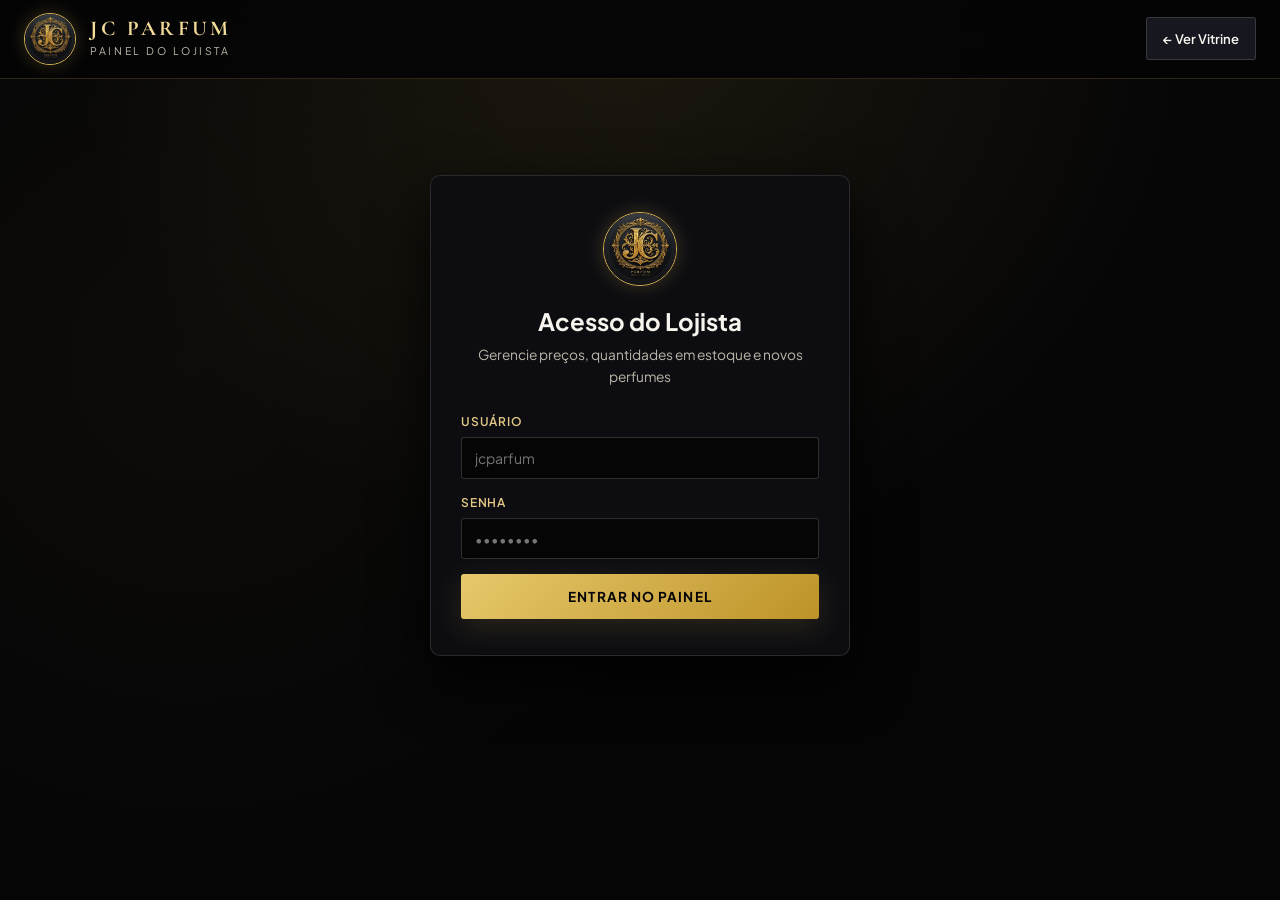
==== commit 200f2d8a: "Add files via upload" ====
--- a/admin.html
+++ b/admin.html
@@ -3,8 +3,8 @@
 <head>
   <meta charset="UTF-8" />
   <meta name="viewport" content="width=device-width, initial-scale=1.0" />
-  <title>Painel do Lojista | JC PARFUM — Gestão de Catálogo &amp; Estoque</title>
-  <meta name="description" content="Painel administrativo exclusivo JC PARFUM para gerenciamento de preços, estoque e cadastro de perfumes importados." />
+  <title>Painel do Lojista | JC PARFUM — Gestão Simplificada</title>
+  <meta name="description" content="Painel administrativo simplificado JC PARFUM para gerenciamento de preços, estoque por unidade e cadastro de perfumes." />
   <link rel="preconnect" href="https://fonts.googleapis.com" />
   <link rel="preconnect" href="https://fonts.gstatic.com" crossorigin />
   <link href="https://fonts.googleapis.com/css2?family=Cormorant+Garamond:wght@600;700&family=Plus+Jakarta+Sans:wght@400;500;600;700&display=swap" rel="stylesheet" />
@@ -12,162 +12,343 @@
   <link rel="icon" type="image/jpeg" href="assets/img/logo.jpg" />
   <style>
     .admin-wrap {
-      max-width: 1200px;
+      max-width: 1260px;
       margin: 0 auto;
       padding: 2rem 1.25rem 4rem;
     }
+
     .login-card {
       max-width: 420px;
       margin: 4rem auto;
       background: var(--bg-card);
-      border: 1px solid var(--gold-border-strong);
+      border: 1px solid rgba(255, 255, 255, 0.12);
       border-radius: var(--radius-lg);
       padding: 2.25rem 1.85rem;
       box-shadow: var(--shadow-luxury);
       text-align: center;
     }
+
+    .admin-topbar {
+      display: flex;
+      flex-wrap: wrap;
+      justify-content: space-between;
+      align-items: center;
+      gap: 1rem;
+      margin-bottom: 1.5rem;
+    }
+
+    .admin-topbar h1 {
+      font-size: 1.65rem;
+      font-weight: 700;
+      color: var(--text-primary);
+    }
+
+    .admin-topbar p {
+      font-size: 0.88rem;
+      color: var(--text-secondary);
+      margin-top: 2px;
+    }
+
+    .admin-toolbar-actions {
+      display: flex;
+      flex-wrap: wrap;
+      gap: 0.6rem;
+      align-items: center;
+    }
+
+    .btn-subtle {
+      background: var(--bg-elevated);
+      border: 1px solid rgba(255, 255, 255, 0.14);
+      color: var(--text-primary);
+      padding: 0.62rem 1rem;
+      border-radius: var(--radius-sm);
+      font-size: 0.82rem;
+      font-weight: 600;
+      cursor: pointer;
+      transition: var(--transition);
+      white-space: nowrap;
+    }
+
+    .btn-subtle:hover {
+      border-color: var(--gold-primary);
+      color: var(--gold-light);
+    }
+
+    .stats-grid {
+      display: grid;
+      grid-template-columns: repeat(auto-fit, minmax(210px, 1fr));
+      gap: 1rem;
+      margin-bottom: 1.5rem;
+    }
+
+    .stat-card {
+      background: var(--bg-card);
+      border: 1px solid rgba(255, 255, 255, 0.09);
+      border-radius: var(--radius-md);
+      padding: 1.15rem 1.25rem;
+    }
+
+    .stat-card span {
+      font-size: 0.74rem;
+      text-transform: uppercase;
+      letter-spacing: 0.08em;
+      color: var(--text-muted);
+      font-weight: 600;
+    }
+
+    .stat-card strong {
+      display: block;
+      font-size: 1.85rem;
+      font-weight: 700;
+      color: var(--gold-light);
+      margin-top: 0.25rem;
+    }
+
+    .panel-box {
+      background: var(--bg-card);
+      border: 1px solid rgba(255, 255, 255, 0.1);
+      border-radius: var(--radius-md);
+      padding: 1.5rem;
+    }
+
+    .panel-box-header {
+      display: flex;
+      flex-wrap: wrap;
+      justify-content: space-between;
+      align-items: center;
+      gap: 1rem;
+      margin-bottom: 1.25rem;
+      padding-bottom: 1rem;
+      border-bottom: 1px solid rgba(255, 255, 255, 0.08);
+    }
+
+    .panel-box-header h2 {
+      font-size: 1.2rem;
+      font-weight: 700;
+      color: var(--text-primary);
+    }
+
+    .admin-search-input {
+      width: min(340px, 100%);
+      background: var(--bg-obsidian);
+      border: 1px solid rgba(255, 255, 255, 0.14);
+      border-radius: var(--radius-sm);
+      padding: 0.6rem 0.9rem;
+      font-size: 0.86rem;
+      color: var(--text-primary);
+    }
+
+    .admin-search-input:focus {
+      outline: none;
+      border-color: var(--gold-primary);
+    }
+
+    .admin-table-wrap {
+      overflow-x: auto;
+    }
+
+    table.admin-table {
+      width: 100%;
+      border-collapse: collapse;
+      font-size: 0.88rem;
+    }
+
+    table.admin-table th,
+    table.admin-table td {
+      padding: 0.9rem 0.75rem;
+      border-bottom: 1px solid rgba(255, 255, 255, 0.07);
+      text-align: left;
+      vertical-align: middle;
+    }
+
+    table.admin-table th {
+      font-size: 0.72rem;
+      text-transform: uppercase;
+      letter-spacing: 0.09em;
+      color: var(--text-muted);
+      font-weight: 700;
+      white-space: nowrap;
+    }
+
+    .price-inline-input {
+      width: 108px;
+      background: var(--bg-obsidian);
+      border: 1px solid rgba(255, 255, 255, 0.16);
+      border-radius: var(--radius-sm);
+      padding: 0.45rem 0.6rem;
+      color: var(--gold-light);
+      font-weight: 700;
+      font-size: 0.9rem;
+    }
+
+    .price-inline-input:focus {
+      outline: none;
+      border-color: var(--gold-primary);
+    }
+
+    .stock-stepper {
+      display: inline-flex;
+      align-items: center;
+      gap: 0.35rem;
+      background: var(--bg-obsidian);
+      border: 1px solid rgba(255, 255, 255, 0.14);
+      border-radius: var(--radius-sm);
+      padding: 0.25rem;
+    }
+
+    .stock-stepper button {
+      width: 28px;
+      height: 28px;
+      border: none;
+      background: var(--bg-elevated);
+      color: var(--text-primary);
+      border-radius: 4px;
+      font-weight: 700;
+      font-size: 1rem;
+      cursor: pointer;
+      display: inline-flex;
+      align-items: center;
+      justify-content: center;
+      transition: var(--transition);
+    }
+
+    .stock-stepper button:hover {
+      background: var(--gold-primary);
+      color: #070709;
+    }
+
+    .stock-stepper span {
+      min-width: 38px;
+      text-align: center;
+      font-weight: 700;
+      font-size: 0.86rem;
+      color: var(--text-primary);
+    }
+
+    .status-pill {
+      display: inline-flex;
+      align-items: center;
+      padding: 0.28rem 0.65rem;
+      border-radius: 99px;
+      font-size: 0.74rem;
+      font-weight: 700;
+      white-space: nowrap;
+    }
+
+    .status-pill.in {
+      background: rgba(31, 168, 85, 0.16);
+      color: #5ce68b;
+    }
+
+    .status-pill.low {
+      background: rgba(243, 196, 93, 0.16);
+      color: #f3c45d;
+    }
+
+    .status-pill.out {
+      background: rgba(217, 70, 70, 0.16);
+      color: #f08585;
+    }
+
+    /* Modal de Cadastro / Edição de Perfume (Sem vazamento de bordas!) */
+    .admin-modal-dialog {
+      background: #121217;
+      border: 1px solid rgba(255, 255, 255, 0.14);
+      border-radius: var(--radius-lg);
+      max-width: 680px;
+      width: 100%;
+      max-height: 92vh;
+      overflow-y: auto;
+      padding: 2rem;
+      position: relative;
+      box-shadow: var(--shadow-luxury);
+    }
+
+    .admin-form-grid {
+      display: grid;
+      grid-template-columns: 1fr 1fr;
+      gap: 0.9rem;
+    }
+
     .form-group {
       display: flex;
       flex-direction: column;
       text-align: left;
       gap: 0.35rem;
-      margin-bottom: 1rem;
-    }
+      margin-bottom: 0.9rem;
+      min-width: 0;
+    }
+
     .form-group label {
-      font-size: 0.78rem;
+      font-size: 0.75rem;
       text-transform: uppercase;
-      letter-spacing: 0.1em;
+      letter-spacing: 0.08em;
       color: var(--gold-champagne);
       font-weight: 600;
     }
+
     .form-control {
+      width: 100%;
+      min-width: 0;
+      box-sizing: border-box;
       background: var(--bg-obsidian);
-      border: 1px solid rgba(255, 255, 255, 0.15);
+      border: 1px solid rgba(255, 255, 255, 0.16);
       border-radius: var(--radius-sm);
-      padding: 0.72rem 0.9rem;
-      font-size: 0.9rem;
+      padding: 0.68rem 0.85rem;
+      font-size: 0.88rem;
       color: var(--text-primary);
     }
+
     .form-control:focus {
       outline: none;
       border-color: var(--gold-primary);
     }
-    .stats-grid {
-      display: grid;
-      grid-template-columns: repeat(auto-fit, minmax(200px, 1fr));
+
+    .photo-upload-box {
+      display: flex;
+      align-items: center;
       gap: 1rem;
-      margin-bottom: 2rem;
-    }
-    .stat-card {
-      background: var(--bg-card);
-      border: 1px solid var(--gold-border);
-      border-radius: var(--radius-md);
-      padding: 1.25rem;
-    }
-    .stat-card span {
-      font-size: 0.76rem;
-      text-transform: uppercase;
-      letter-spacing: 0.12em;
-      color: var(--text-muted);
-    }
-    .stat-card strong {
-      display: block;
-      font-family: var(--font-serif);
-      font-size: 2rem;
-      color: var(--gold-light);
-      margin-top: 0.2rem;
-    }
-    .admin-grid {
-      display: grid;
-      grid-template-columns: 360px 1fr;
-      gap: 1.75rem;
-      align-items: start;
-    }
-    .panel-box {
-      background: var(--bg-card);
-      border: 1px solid var(--gold-border);
-      border-radius: var(--radius-md);
-      padding: 1.5rem;
-    }
-    .panel-box h2 {
-      font-family: var(--font-serif);
-      font-size: 1.5rem;
-      color: var(--gold-light);
-      margin-bottom: 1rem;
-      padding-bottom: 0.5rem;
-      border-bottom: 1px solid rgba(212, 175, 55, 0.15);
-    }
-    .admin-table-wrap {
-      overflow-x: auto;
-    }
-    table.admin-table {
-      width: 100%;
-      border-collapse: collapse;
-      font-size: 0.86rem;
-    }
-    table.admin-table th,
-    table.admin-table td {
-      padding: 0.85rem 0.65rem;
-      border-bottom: 1px solid rgba(255, 255, 255, 0.07);
-      text-align: left;
-      vertical-align: middle;
-    }
-    table.admin-table th {
-      font-size: 0.72rem;
-      text-transform: uppercase;
-      letter-spacing: 0.12em;
-      color: var(--gold-champagne);
-    }
-    .price-inline-input {
-      width: 105px;
       background: var(--bg-obsidian);
-      border: 1px solid var(--gold-border);
-      border-radius: 4px;
-      padding: 0.4rem 0.55rem;
-      color: var(--gold-light);
-      font-weight: 700;
-      font-size: 0.88rem;
-    }
-    .switch-stock {
-      display: inline-flex;
-      align-items: center;
-      gap: 0.45rem;
-      cursor: pointer;
-      padding: 0.35rem 0.7rem;
-      border-radius: 99px;
-      font-size: 0.75rem;
-      font-weight: 700;
-      border: 1px solid transparent;
-    }
-    .switch-stock.on {
-      background: rgba(31, 168, 85, 0.16);
-      color: #5ce68b;
-      border-color: rgba(31, 168, 85, 0.4);
-    }
-    .switch-stock.off {
-      background: rgba(217, 70, 70, 0.16);
-      color: #f08585;
-      border-color: rgba(217, 70, 70, 0.4);
-    }
+      border: 1px dashed rgba(255, 255, 255, 0.2);
+      border-radius: var(--radius-sm);
+      padding: 0.75rem;
+    }
+
+    .photo-preview-thumb {
+      width: 56px;
+      height: 56px;
+      object-fit: contain;
+      background: #fff;
+      border-radius: 6px;
+      padding: 4px;
+      flex-shrink: 0;
+    }
+
     .toast-bar {
       position: fixed;
       bottom: 1.5rem;
       left: 50%;
       transform: translateX(-50%);
-      background: #141418;
+      background: #16161d;
       border: 1px solid var(--gold-primary);
       color: var(--gold-light);
       padding: 0.75rem 1.4rem;
       border-radius: 99px;
-      font-size: 0.85rem;
+      font-size: 0.86rem;
       font-weight: 600;
       box-shadow: var(--shadow-luxury);
       z-index: 400;
       display: none;
     }
-    @media (max-width: 920px) {
-      .admin-grid {
+
+    @media (max-width: 640px) {
+      .admin-form-grid {
         grid-template-columns: 1fr;
+        gap: 0;
+      }
+
+      .admin-modal-dialog {
+        padding: 1.5rem 1.15rem;
       }
     }
   </style>
@@ -182,15 +363,15 @@
         </div>
         <div class="brand-titles">
           <span class="brand-name">JC PARFUM</span>
-          <span class="brand-sub">Painel Administrativo do Lojista</span>
+          <span class="brand-sub">Painel do Lojista</span>
         </div>
       </a>
 
       <div class="header-actions">
-        <a href="index.html" class="btn-outline-gold" style="padding: 0.55rem 1rem; font-size: 0.8rem;">
-          ← Ver Vitrine Pública
+        <a href="index.html" class="btn-subtle">
+          ← Ver Vitrine
         </a>
-        <button type="button" id="logout-btn" onclick="handleLogout()" class="btn-bag" style="display: none;">
+        <button type="button" id="logout-btn" onclick="handleLogout()" class="btn-subtle" style="display: none;">
           Sair
         </button>
       </div>
@@ -200,27 +381,27 @@
   <main class="admin-wrap">
     <!-- TELA DE LOGIN -->
     <section id="login-section" class="login-card">
-      <div class="brand-logo-wrap" style="width: 78px; height: 78px; margin: 0 auto 1rem;">
+      <div class="brand-logo-wrap" style="width: 74px; height: 74px; margin: 0 auto 1rem;">
         <img src="assets/img/logo.jpg" alt="JC PARFUM Logo" />
       </div>
-      <h1 style="font-family: var(--font-serif); font-size: 1.85rem; color: var(--gold-light); margin-bottom: 0.25rem;">
-        Acesso Restrito
+      <h1 style="font-size: 1.5rem; font-weight: 700; color: var(--text-primary); margin-bottom: 0.25rem;">
+        Acesso do Lojista
       </h1>
-      <p style="font-size: 0.84rem; color: var(--text-secondary); margin-bottom: 1.5rem;">
-        Exclusivo para administração da JC Perfumes Árabes
+      <p style="font-size: 0.86rem; color: var(--text-secondary); margin-bottom: 1.5rem;">
+        Gerencie preços, quantidades em estoque e novos perfumes
       </p>
 
       <form id="login-form" onsubmit="handleLogin(event)">
         <div class="form-group">
           <label for="admin-user">Usuário</label>
-          <input type="text" id="admin-user" class="form-control" placeholder="jcparfum ou admin" required />
+          <input type="text" id="admin-user" class="form-control" placeholder="jcparfum" required />
         </div>
         <div class="form-group">
           <label for="admin-pass">Senha</label>
-          <input type="password" id="admin-pass" class="form-control" placeholder="••••••" required />
-        </div>
-        <p id="login-error" style="color: #f07575; font-size: 0.8rem; margin-bottom: 0.85rem; display: none;">
-          Usuário ou senha incorretos. Use <strong>jcparfum</strong> e senha <strong>123456</strong>.
+          <input type="password" id="admin-pass" class="form-control" placeholder="••••••••" required />
+        </div>
+        <p id="login-error" style="color: #f07575; font-size: 0.82rem; margin-bottom: 0.9rem; display: none;">
+          Usuário ou senha incorretos. Verifique os dados de acesso.
         </p>
         <button type="submit" class="btn-gold" style="width: 100%;" id="login-submit-btn">
           Entrar no Painel
@@ -228,143 +409,199 @@
       </form>
     </section>
 
-    <!-- DASHBOARD DO LOJISTA -->
+    <!-- DASHBOARD DO LOJISTA SIMPLIFICADO -->
     <section id="dashboard-section" style="display: none;">
-      <div style="display: flex; flex-wrap: wrap; justify-content: space-between; align-items: center; gap: 1rem; margin-bottom: 1.5rem;">
+      <div class="admin-topbar">
         <div>
-          <h1 style="font-family: var(--font-serif); font-size: 2rem; color: var(--text-primary);">
-            Gestão de Catálogo &amp; Estoque em Tempo Real
-          </h1>
-          <p style="font-size: 0.86rem; color: var(--text-secondary);">
-            Qualquer alteração feita aqui atualiza imediatamente a vitrine pública dos clientes.
-          </p>
-        </div>
-        <button type="button" class="btn-outline-gold" onclick="handleResetDefault()" style="padding: 0.6rem 1rem; font-size: 0.78rem;">
-          Restaurar Catálogo Inicial (7 Perfumes)
-        </button>
+          <h1>Controle da Loja</h1>
+          <p>Atualize quantidades, preços e cadastre novos perfumes em segundos.</p>
+        </div>
+
+        <div class="admin-toolbar-actions">
+          <button type="button" class="btn-gold" onclick="openProductFormModal()">
+            + Novo Perfume
+          </button>
+          <button type="button" class="btn-subtle" onclick="copyStoreLink()">
+            Copiar Link da Loja
+          </button>
+          <button type="button" class="btn-subtle" onclick="exportBackup()">
+            Exportar Backup
+          </button>
+          <label class="btn-subtle" style="cursor: pointer;">
+            Importar Backup
+            <input type="file" accept=".json" onchange="importBackup(event)" style="display: none;" />
+          </label>
+          <button type="button" class="btn-subtle" onclick="handleResetDefault()">
+            Restaurar Padrão
+          </button>
+        </div>
       </div>
 
-      <!-- Indicadores -->
+      <!-- Indicadores Simples -->
       <div class="stats-grid">
         <div class="stat-card">
-          <span>Total Cadastrados</span>
+          <span>Perfumes Cadastrados</span>
           <strong id="stat-total">0</strong>
         </div>
         <div class="stat-card">
-          <span>Em Estoque (Pronta Entrega)</span>
-          <strong id="stat-instock" style="color: #5ce68b;">0</strong>
+          <span>Unidades em Estoque</span>
+          <strong id="stat-units" style="color: #5ce68b;">0</strong>
         </div>
         <div class="stat-card">
-          <span>Esgotados / Sob Consulta</span>
+          <span>Esgotados (0 un.)</span>
           <strong id="stat-outstock" style="color: #f08585;">0</strong>
         </div>
         <div class="stat-card">
-          <span>Ticket Médio da Loja</span>
+          <span>Valor Médio</span>
           <strong id="stat-avg">R$ 0,00</strong>
         </div>
       </div>
 
-      <div class="admin-grid">
-        <!-- Formulário de Cadastro -->
-        <div class="panel-box">
-          <h2 id="form-panel-title">Cadastrar Novo Perfume</h2>
-          <form id="product-form" onsubmit="handleSaveProduct(event)">
-            <input type="hidden" id="prod-id" value="" />
-
-            <div class="form-group">
-              <label for="prod-name">Nome do Perfume *</label>
-              <input type="text" id="prod-name" class="form-control" placeholder="Ex: Asad Lattafa" required />
-            </div>
-
-            <div style="display: grid; grid-template-columns: 1fr 1fr; gap: 0.75rem;">
-              <div class="form-group">
-                <label for="prod-brand">Marca / Casa *</label>
-                <input type="text" id="prod-brand" class="form-control" placeholder="Ex: Lattafa" required />
-              </div>
-              <div class="form-group">
-                <label for="prod-category">Categoria *</label>
-                <select id="prod-category" class="form-control" required>
-                  <option value="Masculino">Masculino</option>
-                  <option value="Feminino">Feminino</option>
-                  <option value="Unissex">Unissex</option>
-                </select>
-              </div>
-            </div>
-
-            <div style="display: grid; grid-template-columns: 1fr 1fr; gap: 0.75rem;">
-              <div class="form-group">
-                <label for="prod-price">Preço (R$) *</label>
-                <input type="number" step="0.01" min="1" id="prod-price" class="form-control" placeholder="350.00" required />
-              </div>
-              <div class="form-group">
-                <label for="prod-badge">Selo de Destaque</label>
-                <input type="text" id="prod-badge" class="form-control" placeholder="Ex: Ouro de Dubai" />
-              </div>
-            </div>
-
-            <div class="form-group">
-              <label for="prod-image">URL da Foto ou Caminho Local</label>
-              <input type="text" id="prod-image" class="form-control" placeholder="assets/img/real-musamam-white-intense.jpg ou https://..." />
-            </div>
-
-            <div class="form-group">
-              <label for="prod-desc">Descrição Comercial / Resumo *</label>
-              <textarea id="prod-desc" rows="2" class="form-control" placeholder="Frasco imponente com fixação intensa..." required></textarea>
-            </div>
-
-            <div class="form-group">
-              <label for="prod-notes-top">Notas de Topo (Saída)</label>
-              <input type="text" id="prod-notes-top" class="form-control" placeholder="Ex: Açafrão, Pimenta Preta, Bergamota" />
-            </div>
-
-            <div class="form-group">
-              <label for="prod-notes-heart">Notas de Coração</label>
-              <input type="text" id="prod-notes-heart" class="form-control" placeholder="Ex: Rosa Damascena, Oud, Caramelo" />
-            </div>
-
-            <div class="form-group">
-              <label for="prod-notes-base">Notas de Fundo (Base)</label>
-              <input type="text" id="prod-notes-base" class="form-control" placeholder="Ex: Âmbar, Baunilha, Sândalo, Almíscar" />
-            </div>
-
-            <div style="display: flex; gap: 0.6rem; margin-top: 0.5rem;">
-              <button type="submit" class="btn-gold" style="flex: 1;">
-                Salvar no Catálogo
-              </button>
-              <button type="button" id="cancel-edit-btn" class="btn-outline-gold" onclick="clearProductForm()" style="display: none; padding: 0.7rem 0.9rem;">
-                Cancelar
-              </button>
-            </div>
-          </form>
-        </div>
-
-        <!-- Tabela de Perfumes Cadastrados -->
-        <div class="panel-box">
-          <h2>Perfumes na Vitrine (Edição Rápida)</h2>
-          <div class="admin-table-wrap">
-            <table class="admin-table">
-              <thead>
-                <tr>
-                  <th>Perfume</th>
-                  <th>Categoria</th>
-                  <th>Preço (R$)</th>
-                  <th>Status Estoque</th>
-                  <th>Ações</th>
-                </tr>
-              </thead>
-              <tbody id="admin-products-tbody"></tbody>
-            </table>
-          </div>
+      <!-- Tabela Espaçosa em Largura Total -->
+      <div class="panel-box">
+        <div class="panel-box-header">
+          <h2>Seus Perfumes na Vitrine</h2>
+          <input
+            type="search"
+            id="admin-search"
+            class="admin-search-input"
+            placeholder="Buscar perfume ou marca..."
+            oninput="renderAdminTable()"
+          />
+        </div>
+
+        <div class="admin-table-wrap">
+          <table class="admin-table">
+            <thead>
+              <tr>
+                <th>Perfume</th>
+                <th>Categoria</th>
+                <th>Preço (R$)</th>
+                <th>Estoque (Unidades)</th>
+                <th>Status na Vitrine</th>
+                <th>Ações</th>
+              </tr>
+            </thead>
+            <tbody id="admin-products-tbody"></tbody>
+          </table>
         </div>
       </div>
     </section>
   </main>
 
+  <!-- Modal Limpo para Cadastrar ou Editar Perfume -->
+  <div class="modal-backdrop" id="admin-form-modal" role="dialog" aria-modal="true">
+    <div class="admin-modal-dialog">
+      <button type="button" class="modal-close" onclick="closeProductFormModal()" aria-label="Fechar">✕</button>
+      <h2 id="form-panel-title" style="font-size: 1.35rem; font-weight: 700; color: var(--gold-light); margin-bottom: 1.25rem;">
+        Cadastrar Novo Perfume
+      </h2>
+
+      <form id="product-form" onsubmit="handleSaveProduct(event)">
+        <input type="hidden" id="prod-id" value="" />
+
+        <div class="admin-form-grid">
+          <div class="form-group">
+            <label for="prod-name">Nome do Perfume *</label>
+            <input type="text" id="prod-name" class="form-control" placeholder="Ex: Asad Lattafa" required />
+          </div>
+          <div class="form-group">
+            <label for="prod-brand">Marca *</label>
+            <input type="text" id="prod-brand" class="form-control" placeholder="Ex: Lattafa" required />
+          </div>
+        </div>
+
+        <div class="admin-form-grid">
+          <div class="form-group">
+            <label for="prod-category">Categoria *</label>
+            <select id="prod-category" class="form-control" required>
+              <option value="Masculino">Masculino</option>
+              <option value="Feminino">Feminino</option>
+              <option value="Unissex">Unissex</option>
+            </select>
+          </div>
+          <div class="form-group">
+            <label for="prod-qty">Quantidade em Estoque *</label>
+            <input type="number" min="0" step="1" id="prod-qty" class="form-control" value="5" required />
+          </div>
+        </div>
+
+        <div class="admin-form-grid">
+          <div class="form-group">
+            <label for="prod-price">Preço de Venda (R$) *</label>
+            <input type="number" step="0.01" min="1" id="prod-price" class="form-control" placeholder="350.00" required />
+          </div>
+          <div class="form-group">
+            <label for="prod-old-price">Preço Antigo (Se em Promoção)</label>
+            <input type="number" step="0.01" min="0" id="prod-old-price" class="form-control" placeholder="Opcional (Ex: 390.00)" />
+          </div>
+        </div>
+
+        <div class="admin-form-grid">
+          <div class="form-group">
+            <label for="prod-badge">Selo de Destaque</label>
+            <input type="text" id="prod-badge" class="form-control" placeholder="Ex: Mais Vendido" />
+          </div>
+          <div class="form-group">
+            <label for="prod-volume">Volume / Tipo</label>
+            <input type="text" id="prod-volume" class="form-control" value="100ml · Eau de Parfum" />
+          </div>
+        </div>
+
+        <div class="form-group">
+          <label>Foto do Perfume (Enviar do Aparelho ou Colar Link)</label>
+          <div class="photo-upload-box">
+            <img id="prod-image-preview" src="assets/img/logo.jpg" alt="Prévia" class="photo-preview-thumb" />
+            <div style="flex: 1; min-width: 0; display: flex; flex-direction: column; gap: 0.45rem;">
+              <input type="text" id="prod-image" class="form-control" placeholder="Link da imagem (https://...) ou envie abaixo" oninput="updateImagePreview(this.value)" />
+              <label class="btn-subtle" style="display: inline-block; text-align: center; padding: 0.4rem 0.75rem; font-size: 0.78rem;">
+                Escolher Foto do Celular / Computador
+                <input type="file" accept="image/*" onchange="handleLocalImageUpload(event)" style="display: none;" />
+              </label>
+            </div>
+          </div>
+        </div>
+
+        <div class="form-group">
+          <label for="prod-desc">Descrição Curta *</label>
+          <textarea id="prod-desc" rows="2" class="form-control" placeholder="Ex: Fragrância marcante com ótima fixação..." required></textarea>
+        </div>
+
+        <div style="border-top: 1px solid rgba(255,255,255,0.08); padding-top: 0.9rem; margin-top: 0.4rem;">
+          <p style="font-size: 0.75rem; color: var(--text-muted); margin-bottom: 0.7rem; text-transform: uppercase; letter-spacing: 0.08em;">
+            Pirâmide Olfativa (Opcional)
+          </p>
+          <div class="form-group">
+            <label for="prod-notes-top">Notas de Saída (Topo)</label>
+            <input type="text" id="prod-notes-top" class="form-control" placeholder="Ex: Bergamota, Pimenta Preta, Açafrão" />
+          </div>
+          <div class="form-group">
+            <label for="prod-notes-heart">Notas de Coração</label>
+            <input type="text" id="prod-notes-heart" class="form-control" placeholder="Ex: Rosa, Madeiras Nobres, Caramelo" />
+          </div>
+          <div class="form-group">
+            <label for="prod-notes-base">Notas de Fundo (Base)</label>
+            <input type="text" id="prod-notes-base" class="form-control" placeholder="Ex: Âmbar, Baunilha, Oud, Almíscar" />
+          </div>
+        </div>
+
+        <div style="display: flex; gap: 0.75rem; margin-top: 1rem;">
+          <button type="submit" class="btn-gold" style="flex: 1;">
+            Salvar Alterações
+          </button>
+          <button type="button" class="btn-subtle" onclick="closeProductFormModal()">
+            Cancelar
+          </button>
+        </div>
+      </form>
+    </div>
+  </div>
+
   <div id="toast-bar" class="toast-bar">Alteração salva com sucesso!</div>
 
   <script src="assets/js/products.js"></script>
   <script>
-    const ADMIN_SESSION_KEY = 'jc_parfum_admin_logged';
+    const ADMIN_SESSION_KEY = 'jc_parfum_admin_logged_v2';
 
     document.addEventListener('DOMContentLoaded', () => {
       if (sessionStorage.getItem(ADMIN_SESSION_KEY) === 'true') {
@@ -378,7 +615,7 @@
       const pass = document.getElementById('admin-pass').value.trim();
       const errEl = document.getElementById('login-error');
 
-      if ((user === 'jcparfum' || user === 'admin') && pass === '123456') {
+      if ((user === 'jcparfum' || user === 'admin') && pass === '87654321') {
         sessionStorage.setItem(ADMIN_SESSION_KEY, 'true');
         errEl.style.display = 'none';
         showDashboard();
@@ -401,20 +638,35 @@
       renderAdminTable();
     }
 
+    function getStatusBadge(qty) {
+      if (qty <= 0) return '<span class="status-pill out">Esgotado</span>';
+      if (qty === 1) return '<span class="status-pill low">Última unidade</span>';
+      return '<span class="status-pill in">Em Estoque</span>';
+    }
+
     function renderAdminTable() {
-      const products = getProducts();
-      const tbody = document.getElementById('admin-products-tbody');
-
-      const inStockCount = products.filter((p) => p.inStock).length;
-      const outStockCount = products.length - inStockCount;
-      const avgPrice = products.length
-        ? products.reduce((sum, p) => sum + Number(p.price || 0), 0) / products.length
+      const allProducts = getProducts();
+      const search = (document.getElementById('admin-search')?.value || '').trim().toLowerCase();
+      const products = search
+        ? allProducts.filter((p) => `${p.name} ${p.brand} ${p.category}`.toLowerCase().includes(search))
+        : allProducts;
+
+      const totalUnits = allProducts.reduce((sum, p) => sum + (Number(p.stockQty) || 0), 0);
+      const outStockCount = allProducts.filter((p) => (Number(p.stockQty) || 0) <= 0).length;
+      const avgPrice = allProducts.length
+        ? allProducts.reduce((sum, p) => sum + Number(p.price || 0), 0) / allProducts.length
         : 0;
 
-      document.getElementById('stat-total').textContent = products.length;
-      document.getElementById('stat-instock').textContent = inStockCount;
+      document.getElementById('stat-total').textContent = allProducts.length;
+      document.getElementById('stat-units').textContent = totalUnits;
       document.getElementById('stat-outstock').textContent = outStockCount;
       document.getElementById('stat-avg').textContent = formatBRL(avgPrice);
+
+      const tbody = document.getElementById('admin-products-tbody');
+      if (products.length === 0) {
+        tbody.innerHTML = '<tr><td colspan="6" style="text-align:center; padding: 2rem; color: var(--text-muted);">Nenhum perfume encontrado com esse filtro.</td></tr>';
+        return;
+      }
 
       tbody.innerHTML = products
         .map(
@@ -425,47 +677,43 @@
                 <img src="${p.image}" alt="${p.name}" style="width: 46px; height: 46px; object-fit: contain; background: #fff; border-radius: 6px; padding: 3px;" onerror="this.src='assets/img/logo.jpg'" />
                 <div>
                   <strong style="display: block; color: var(--text-primary); font-size: 0.92rem;">${p.name}</strong>
-                  <span style="font-size: 0.75rem; color: var(--gold-primary);">${p.brand}</span>
+                  <span style="font-size: 0.76rem; color: var(--gold-primary);">${p.brand}</span>
                 </div>
               </div>
             </td>
             <td>
-              <span style="font-size: 0.78rem; color: var(--text-secondary);">${p.category}</span>
+              <span style="font-size: 0.82rem; color: var(--text-secondary);">${p.category}</span>
             </td>
             <td>
-              <input
-                type="number"
-                step="1"
-                min="1"
-                class="price-inline-input"
-                value="${Number(p.price).toFixed(2)}"
-                onchange="updateInlinePrice('${p.id}', this.value)"
-                aria-label="Preço de ${p.name}"
-              />
+              <div style="display: flex; flex-direction: column; gap: 2px;">
+                <input
+                  type="number"
+                  step="1"
+                  min="1"
+                  class="price-inline-input"
+                  value="${Number(p.price).toFixed(2)}"
+                  onchange="updateInlinePrice('${p.id}', this.value)"
+                  aria-label="Preço de ${p.name}"
+                />
+                ${p.oldPrice ? `<span style="font-size: 0.7rem; color: var(--text-muted);">De: ${formatBRL(p.oldPrice)}</span>` : ''}
+              </div>
             </td>
             <td>
-              <button
-                type="button"
-                class="switch-stock ${p.inStock ? 'on' : 'off'}"
-                onclick="toggleProductStock('${p.id}')"
-              >
-                <span>${p.inStock ? '● Em Estoque' : '○ Esgotado'}</span>
-              </button>
+              <div class="stock-stepper">
+                <button type="button" onclick="adjustStockQty('${p.id}', -1)" title="Diminuir 1 unidade">−</button>
+                <span>${p.stockQty} un.</span>
+                <button type="button" onclick="adjustStockQty('${p.id}', 1)" title="Adicionar 1 unidade">+</button>
+              </div>
             </td>
             <td>
-              <div style="display: flex; gap: 0.4rem;">
-                <button
-                  type="button"
-                  onclick="editProduct('${p.id}')"
-                  style="background: var(--bg-elevated); border: 1px solid var(--gold-border); color: var(--gold-light); padding: 0.35rem 0.65rem; border-radius: 4px; font-size: 0.75rem; cursor: pointer;"
-                >
+              ${getStatusBadge(p.stockQty)}
+            </td>
+            <td>
+              <div style="display: flex; gap: 0.45rem;">
+                <button type="button" class="btn-subtle" style="padding: 0.4rem 0.75rem; font-size: 0.78rem;" onclick="openProductFormModal('${p.id}')">
                   Editar
                 </button>
-                <button
-                  type="button"
-                  onclick="deleteProduct('${p.id}')"
-                  style="background: rgba(217,70,70,0.14); border: 1px solid rgba(217,70,70,0.4); color: #f08585; padding: 0.35rem 0.65rem; border-radius: 4px; font-size: 0.75rem; cursor: pointer;"
-                >
+                <button type="button" onclick="deleteProduct('${p.id}')" style="background: rgba(217,70,70,0.14); border: 1px solid rgba(217,70,70,0.35); color: #f08585; padding: 0.4rem 0.75rem; border-radius: 6px; font-size: 0.78rem; font-weight: 600; cursor: pointer;">
                   Excluir
                 </button>
               </div>
@@ -484,43 +732,98 @@
       );
       saveProducts(list);
       renderAdminTable();
-      showToast('Preço atualizado em tempo real!');
-    }
-
-    function toggleProductStock(productId) {
-      const list = getProducts().map((p) =>
-        p.id === productId ? { ...p, inStock: !p.inStock } : p
-      );
+      showToast('Preço atualizado na vitrine!');
+    }
+
+    function adjustStockQty(productId, delta) {
+      const list = getProducts().map((p) => {
+        if (p.id !== productId) return p;
+        const nextQty = Math.max(0, (Number(p.stockQty) || 0) + delta);
+        return { ...p, stockQty: nextQty, inStock: nextQty > 0 };
+      });
       saveProducts(list);
       renderAdminTable();
-      showToast('Status de estoque atualizado!');
-    }
-
-    function editProduct(productId) {
-      const prod = getProducts().find((p) => p.id === productId);
-      if (!prod) return;
-
-      document.getElementById('form-panel-title').textContent = 'Editar Perfume';
-      document.getElementById('prod-id').value = prod.id;
-      document.getElementById('prod-name').value = prod.name;
-      document.getElementById('prod-brand').value = prod.brand;
-      document.getElementById('prod-category').value = prod.category;
-      document.getElementById('prod-price').value = prod.price;
-      document.getElementById('prod-badge').value = prod.badge || '';
-      document.getElementById('prod-image').value = prod.image || '';
-      document.getElementById('prod-desc').value = prod.shortDesc || prod.description || '';
-      document.getElementById('prod-notes-top').value = prod.notes?.top || '';
-      document.getElementById('prod-notes-heart').value = prod.notes?.heart || '';
-      document.getElementById('prod-notes-base').value = prod.notes?.base || '';
-      document.getElementById('cancel-edit-btn').style.display = 'inline-flex';
-      window.scrollTo({ top: 0, behavior: 'smooth' });
-    }
-
-    function clearProductForm() {
-      document.getElementById('form-panel-title').textContent = 'Cadastrar Novo Perfume';
-      document.getElementById('product-form').reset();
-      document.getElementById('prod-id').value = '';
-      document.getElementById('cancel-edit-btn').style.display = 'none';
+      showToast('Quantidade em estoque atualizada!');
+    }
+
+    function openProductFormModal(productId) {
+      const modal = document.getElementById('admin-form-modal');
+      const form = document.getElementById('product-form');
+      form.reset();
+
+      if (productId) {
+        const prod = getProducts().find((p) => p.id === productId);
+        if (!prod) return;
+        document.getElementById('form-panel-title').textContent = 'Editar Perfume';
+        document.getElementById('prod-id').value = prod.id;
+        document.getElementById('prod-name').value = prod.name;
+        document.getElementById('prod-brand').value = prod.brand;
+        document.getElementById('prod-category').value = prod.category;
+        document.getElementById('prod-qty').value = prod.stockQty;
+        document.getElementById('prod-price').value = prod.price;
+        document.getElementById('prod-old-price').value = prod.oldPrice || '';
+        document.getElementById('prod-badge').value = prod.badge || '';
+        document.getElementById('prod-volume').value = prod.volume || '100ml · Eau de Parfum';
+        document.getElementById('prod-image').value = prod.image || '';
+        updateImagePreview(prod.image || 'assets/img/logo.jpg');
+        document.getElementById('prod-desc').value = prod.shortDesc || prod.description || '';
+        document.getElementById('prod-notes-top').value = prod.notes?.top || '';
+        document.getElementById('prod-notes-heart').value = prod.notes?.heart || '';
+        document.getElementById('prod-notes-base').value = prod.notes?.base || '';
+      } else {
+        document.getElementById('form-panel-title').textContent = 'Cadastrar Novo Perfume';
+        document.getElementById('prod-id').value = '';
+        document.getElementById('prod-qty').value = 5;
+        document.getElementById('prod-volume').value = '100ml · Eau de Parfum';
+        updateImagePreview('assets/img/logo.jpg');
+      }
+
+      modal.classList.add('open');
+    }
+
+    function closeProductFormModal() {
+      document.getElementById('admin-form-modal').classList.remove('open');
+    }
+
+    function updateImagePreview(src) {
+      const img = document.getElementById('prod-image-preview');
+      img.src = src && src.trim() ? src.trim() : 'assets/img/logo.jpg';
+    }
+
+    function handleLocalImageUpload(event) {
+      const file = event.target.files?.[0];
+      if (!file) return;
+      const reader = new FileReader();
+      reader.onload = function (ev) {
+        const imageObj = new Image();
+        imageObj.onload = function () {
+          const canvas = document.createElement('canvas');
+          const maxDim = 600;
+          let w = imageObj.width;
+          let h = imageObj.height;
+          if (w > maxDim || h > maxDim) {
+            if (w > h) {
+              h = Math.round((h * maxDim) / w);
+              w = maxDim;
+            } else {
+              w = Math.round((w * maxDim) / h);
+              h = maxDim;
+            }
+          }
+          canvas.width = w;
+          canvas.height = h;
+          const ctx = canvas.getContext('2d');
+          ctx.fillStyle = '#ffffff';
+          ctx.fillRect(0, 0, w, h);
+          ctx.drawImage(imageObj, 0, 0, w, h);
+          const dataUrl = canvas.toDataURL('image/jpeg', 0.82);
+          document.getElementById('prod-image').value = dataUrl;
+          updateImagePreview(dataUrl);
+          showToast('Foto carregada!');
+        };
+        imageObj.src = ev.target.result;
+      };
+      reader.readAsDataURL(file);
     }
 
     function handleSaveProduct(e) {
@@ -529,12 +832,16 @@
       const name = document.getElementById('prod-name').value.trim();
       const brand = document.getElementById('prod-brand').value.trim();
       const category = document.getElementById('prod-category').value;
+      const stockQty = Math.max(0, parseInt(document.getElementById('prod-qty').value, 10) || 0);
       const price = parseFloat(document.getElementById('prod-price').value) || 0;
-      const badge = document.getElementById('prod-badge').value.trim() || 'Importado Premium';
+      const oldPriceRaw = parseFloat(document.getElementById('prod-old-price').value);
+      const oldPrice = !isNaN(oldPriceRaw) && oldPriceRaw > price ? oldPriceRaw : null;
+      const badge = document.getElementById('prod-badge').value.trim() || 'Original';
+      const volume = document.getElementById('prod-volume').value.trim() || '100ml · Eau de Parfum';
       const image = document.getElementById('prod-image').value.trim() || 'assets/img/logo.jpg';
       const desc = document.getElementById('prod-desc').value.trim();
-      const top = document.getElementById('prod-notes-top').value.trim() || 'Notas aromáticas orientais';
-      const heart = document.getElementById('prod-notes-heart').value.trim() || 'Especiarias e madeiras nobres';
+      const top = document.getElementById('prod-notes-top').value.trim() || 'Notas cítricas e especiarias';
+      const heart = document.getElementById('prod-notes-heart').value.trim() || 'Madeiras nobres e acordes florais';
       const base = document.getElementById('prod-notes-base').value.trim() || 'Âmbar, oud e almíscar';
 
       let list = getProducts();
@@ -547,8 +854,12 @@
                 name,
                 brand,
                 category,
+                stockQty,
+                inStock: stockQty > 0,
                 price,
+                oldPrice,
                 badge,
+                volume,
                 image,
                 shortDesc: desc,
                 description: desc,
@@ -573,9 +884,11 @@
           brand,
           origin: 'Dubai · EAU',
           category,
-          volume: '100ml · Eau de Parfum',
+          volume,
           price,
-          inStock: true,
+          oldPrice,
+          stockQty,
+          inStock: stockQty > 0,
           featured: true,
           badge,
           image,
@@ -590,7 +903,7 @@
       }
 
       saveProducts(list);
-      clearProductForm();
+      closeProductFormModal();
       renderAdminTable();
     }
 
@@ -598,18 +911,61 @@
       const prod = getProducts().find((p) => p.id === productId);
       if (!prod) return;
       if (!confirm(`Deseja realmente excluir "${prod.name}" do catálogo?`)) return;
-
       const list = getProducts().filter((p) => p.id !== productId);
       saveProducts(list);
       renderAdminTable();
-      showToast('Perfume removido do catálogo.');
+      showToast('Perfume removido.');
     }
 
     function handleResetDefault() {
-      if (!confirm('Restaurar os 7 perfumes originais e preços padrão?')) return;
+      if (!confirm('Restaurar os 7 perfumes iniciais e preços padrão?')) return;
       resetCatalogToDefault();
       renderAdminTable();
-      showToast('Catálogo original restaurado!');
+      showToast('Catálogo inicial restaurado!');
+    }
+
+    function copyStoreLink() {
+      const url = window.location.origin + window.location.pathname.replace(/admin\.html$/, '');
+      if (navigator.clipboard) {
+        navigator.clipboard.writeText(url).then(() => {
+          showToast('Link da loja copiado!');
+        });
+      } else {
+        prompt('Copie o link da loja:', url);
+      }
+    }
+
+    function exportBackup() {
+      const data = JSON.stringify(getProducts(), null, 2);
+      const blob = new Blob([data], { type: 'application/json' });
+      const url = URL.createObjectURL(blob);
+      const a = document.createElement('a');
+      a.href = url;
+      a.download = 'jc-parfum-catalogo-backup.json';
+      a.click();
+      URL.revokeObjectURL(url);
+      showToast('Backup baixado!');
+    }
+
+    function importBackup(event) {
+      const file = event.target.files?.[0];
+      if (!file) return;
+      const reader = new FileReader();
+      reader.onload = function (ev) {
+        try {
+          const parsed = JSON.parse(ev.target.result);
+          if (Array.isArray(parsed) && parsed.length > 0) {
+            saveProducts(parsed);
+            renderAdminTable();
+            showToast('Backup restaurado com sucesso!');
+          } else {
+            alert('Arquivo de backup inválido.');
+          }
+        } catch (err) {
+          alert('Erro ao ler o arquivo de backup.');
+        }
+      };
+      reader.readAsText(file);
     }
 
     function showToast(msg) {
@@ -619,7 +975,7 @@
       clearTimeout(window._toastTimer);
       window._toastTimer = setTimeout(() => {
         bar.style.display = 'none';
-      }, 2800);
+      }, 2600);
     }
   </script>
 </body>
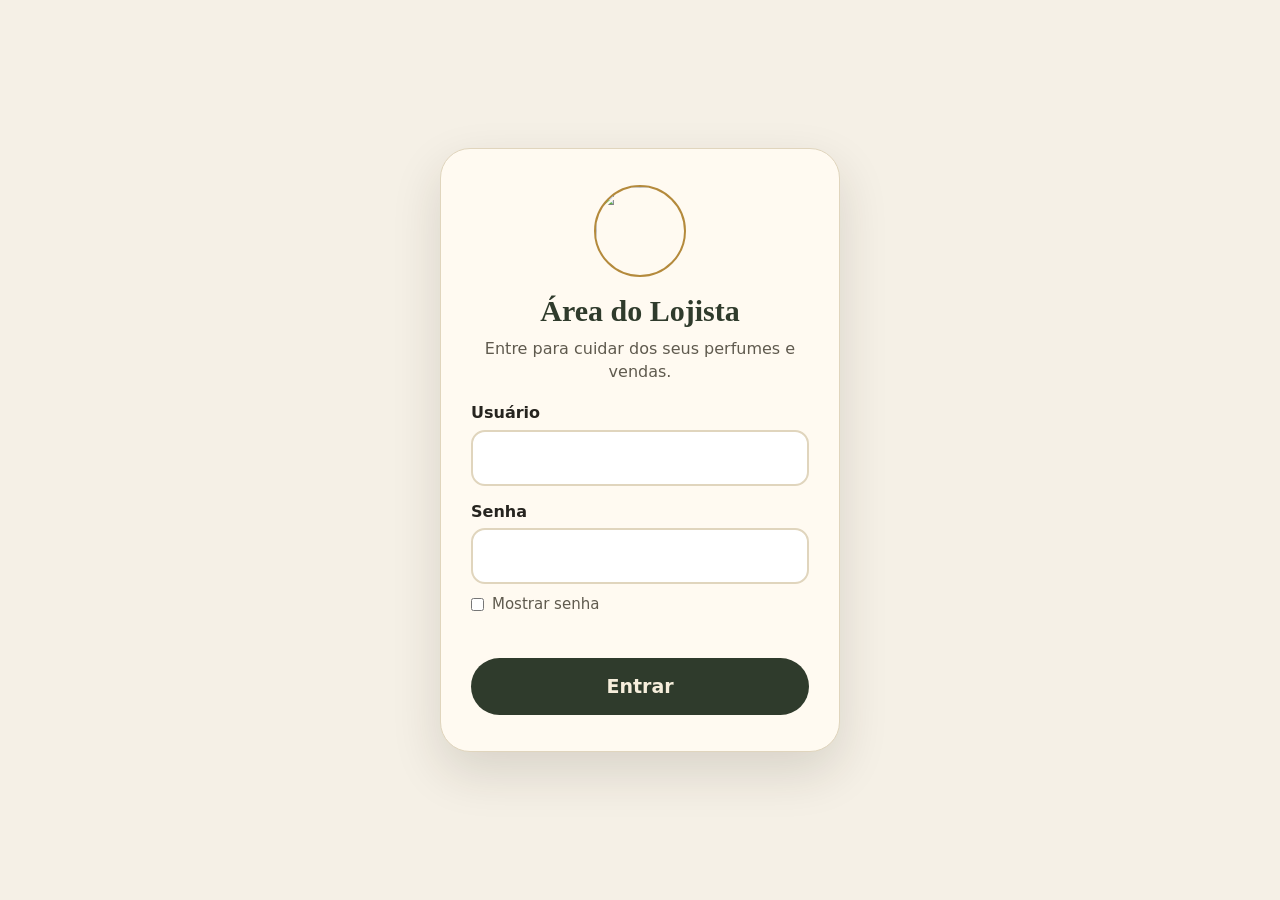
==== commit 5b431966: "Add files via upload" ====
--- a/admin.html
+++ b/admin.html
@@ -1,982 +1,572 @@
 <!DOCTYPE html>
 <html lang="pt-BR">
 <head>
-  <meta charset="UTF-8" />
-  <meta name="viewport" content="width=device-width, initial-scale=1.0" />
-  <title>Painel do Lojista | JC PARFUM — Gestão Simplificada</title>
-  <meta name="description" content="Painel administrativo simplificado JC PARFUM para gerenciamento de preços, estoque por unidade e cadastro de perfumes." />
-  <link rel="preconnect" href="https://fonts.googleapis.com" />
-  <link rel="preconnect" href="https://fonts.gstatic.com" crossorigin />
-  <link href="https://fonts.googleapis.com/css2?family=Cormorant+Garamond:wght@600;700&family=Plus+Jakarta+Sans:wght@400;500;600;700&display=swap" rel="stylesheet" />
-  <link rel="stylesheet" href="assets/css/style.css" />
-  <link rel="icon" type="image/jpeg" href="assets/img/logo.jpg" />
-  <style>
-    .admin-wrap {
-      max-width: 1260px;
-      margin: 0 auto;
-      padding: 2rem 1.25rem 4rem;
+<meta charset="UTF-8">
+<meta name="viewport" content="width=device-width, initial-scale=1">
+<meta name="robots" content="noindex,nofollow">
+<title>Área do Lojista | JC PARFUM</title>
+<link rel="icon" href="assets/img/logo.webp">
+<style>
+:root{--linen:#f5f0e6;--cream:#fffaf1;--sand:#e8dfcd;--ink:#26241f;--muted:#5f5a4e;--forest:#2f3b2c;--forest2:#44553f;--gold:#b48a3c;--gold2:#d4ad5a;--clay:#a8553a;--ok:#266b3a;--warn:#a8741a;--line:#e0d5bd;
+--serif:Georgia,'Times New Roman',serif;--sans:system-ui,-apple-system,Segoe UI,Roboto,sans-serif}
+*{box-sizing:border-box;margin:0;padding:0}
+body{font-family:var(--sans);font-size:18px;line-height:1.45;color:var(--ink);background:var(--linen);min-height:100vh}
+button{font:inherit;cursor:pointer;border:0;background:none;color:inherit}
+input,select,textarea{font:inherit;color:inherit}
+.btn{padding:14px 22px;border-radius:999px;font-weight:600;font-size:17px;line-height:1.1}
+.btn.p{background:var(--forest);color:#f6eedc}.btn.p:hover{background:var(--forest2)}
+.btn.ok{background:var(--ok);color:#fff}.btn.ok:hover{background:#1e582f}
+.btn.g{border:2px solid var(--gold);color:var(--forest);background:var(--cream)}.btn.g:hover{background:var(--gold2)}
+.btn.d{border:2px solid var(--clay);color:var(--clay)}.btn.d:hover{background:var(--clay);color:#fff}
+.btn.big{padding:18px 28px;font-size:19px}
+.btn.s{padding:10px 16px;font-size:15px}
+.login{min-height:100vh;display:grid;place-items:center;padding:20px}
+.login form{background:var(--cream);border:1px solid var(--line);border-radius:30px;padding:36px 30px;width:100%;max-width:400px;box-shadow:0 20px 50px rgba(40,34,20,.14);text-align:center}
+.login img{width:92px;height:92px;border-radius:50%;margin:0 auto 12px;border:2px solid var(--gold)}
+.login h1{font-family:var(--serif);font-size:30px;color:var(--forest);margin-bottom:4px}
+.login p{color:var(--muted);font-size:16px;margin-bottom:18px}
+.f{margin-bottom:14px;text-align:left}
+.f label{display:block;font-size:16px;font-weight:600;margin-bottom:5px}
+.f small{display:block;color:var(--muted);font-size:14px;margin-top:3px}
+.f input,.f select,.f textarea{width:100%;padding:13px 16px;border-radius:14px;border:2px solid var(--line);background:#fff}
+.f input:focus,.f select:focus,.f textarea:focus{outline:0;border-color:var(--gold)}
+.f textarea{min-height:70px;resize:vertical}
+.showpw{display:flex;gap:8px;align-items:center;font-size:15px;margin:-4px 0 12px;text-align:left;color:var(--muted)}
+.err{color:var(--clay);font-size:16px;min-height:22px;margin-bottom:8px}
+#app{display:none}
+.bar{background:var(--forest);color:#f6eedc;padding:14px 20px;display:flex;align-items:center;justify-content:space-between;gap:12px;flex-wrap:wrap}
+.bar b{font-family:var(--serif);font-size:22px;letter-spacing:.08em}
+.wrap{max-width:1000px;margin:0 auto;padding:20px 18px 90px}
+.hello{font-family:var(--serif);font-size:30px;color:var(--forest);margin:4px 0 2px}
+.sub{color:var(--muted);margin-bottom:14px;font-size:16px}
+.cloud{background:#fbf0d4;border:1px solid #e6cf93;border-radius:18px;padding:12px 16px;font-size:15px;margin-bottom:16px}
+.kpis{display:grid;grid-template-columns:repeat(3,1fr);gap:12px;margin-bottom:16px}
+.kpi{background:var(--cream);border:1px solid var(--line);border-radius:22px;padding:16px 18px;box-shadow:0 6px 16px rgba(60,50,30,.05)}
+.kpi span{display:block;font-size:14px;color:var(--muted);font-weight:600}
+.kpi b{display:block;font-family:var(--serif);font-size:30px;color:var(--forest);line-height:1.15;margin:2px 0}
+.kpi small{font-size:13px;color:var(--muted)}
+.kpi.money b{color:var(--ok)}
+.tabs{display:grid;grid-template-columns:repeat(4,1fr);gap:8px;margin-bottom:20px}
+.tab{padding:15px 6px;border-radius:18px;border:2px solid var(--line);background:var(--cream);font-weight:600;color:var(--muted);font-size:17px}
+.tab.on{background:var(--forest);color:#f6eedc;border-color:var(--forest)}
+.panel{display:none}.panel.on{display:block}
+.help{background:var(--cream);border:1px solid var(--line);border-radius:18px;padding:4px 16px;margin-bottom:16px}
+.help summary{cursor:pointer;font-weight:600;padding:10px 0;color:var(--forest)}
+.help ol{padding:0 0 12px 22px;color:var(--muted)}.help li{margin-bottom:4px}
+.alerts{display:flex;flex-direction:column;gap:8px;margin-bottom:16px}
+.alert{display:flex;align-items:center;justify-content:space-between;gap:10px;flex-wrap:wrap;background:#fdeee6;border:1px solid #efc7b4;border-radius:16px;padding:12px 16px;font-size:16px}
+.alert.ok{background:#e6f1e2;border-color:#bcd7b4}
+.toolbar{display:flex;gap:10px;flex-wrap:wrap;margin-bottom:12px}
+.toolbar input{flex:1;min-width:200px;padding:14px 18px;border-radius:999px;border:2px solid var(--line);background:#fff}
+.chips{display:flex;gap:8px;flex-wrap:wrap;margin-bottom:16px}
+.chip{padding:10px 16px;border-radius:999px;border:2px solid var(--line);background:var(--cream);font-size:15px;font-weight:600;color:var(--muted)}
+.chip.on{background:var(--gold2);border-color:var(--gold);color:var(--ink)}
+.item{background:var(--cream);border:1px solid var(--line);border-radius:26px;padding:16px;margin-bottom:14px;display:grid;grid-template-columns:96px 1fr;gap:16px;box-shadow:0 6px 18px rgba(60,50,30,.06)}
+.item.off{opacity:.6}
+.item img{width:96px;height:120px;object-fit:cover;border-radius:16px;border:1px solid var(--line);background:#fff}
+.item h3{font-family:var(--serif);font-size:25px;line-height:1.1;color:var(--forest)}
+.item .br{color:var(--muted);font-size:15px;margin-bottom:6px}
+.price{font-size:17px;margin:4px 0}
+.price b{font-size:19px}
+.price .none{color:var(--clay);font-weight:600}
+.price .pr-old{text-decoration:line-through;color:var(--muted)}
+.subval{font-size:14px;color:var(--muted);margin-top:2px}
+.linkbtn{color:var(--forest);text-decoration:underline;font-weight:600;font-size:16px;padding:4px 4px}
+.stockrow{grid-column:1/-1;display:flex;flex-wrap:wrap;gap:14px 20px;align-items:center;border-top:1px solid var(--line);padding-top:14px}
+.stk .lb{font-size:14px;font-weight:600;color:var(--muted);margin-bottom:4px}
+.step{display:inline-flex;align-items:center;border:2px solid var(--line);border-radius:999px;background:#fff}
+.step button{width:54px;height:54px;font-size:28px;font-weight:600;color:var(--forest)}
+.step button:active{background:var(--sand);border-radius:50%}
+.step input{width:64px;text-align:center;border:0;font-weight:700;font-size:24px;background:transparent}
+.badge{display:inline-block;padding:4px 12px;border-radius:999px;font-size:14px;font-weight:600;margin-right:6px;background:var(--sand);color:var(--forest2)}
+.badge.ok{background:#d9e8d4;color:var(--ok)}.badge.w{background:#f7e3b8;color:var(--warn)}.badge.r{background:#f4d9cf;color:var(--clay)}
+.sw{display:flex;align-items:center;gap:10px;font-size:16px;cursor:pointer}
+.sw input{width:24px;height:24px;accent-color:var(--forest)}
+.rowbtns{display:flex;gap:8px;flex-wrap:wrap;margin-left:auto}
+.box2{background:var(--cream);border:1px solid var(--line);border-radius:24px;padding:20px;margin-bottom:16px}
+.box2 h3{font-family:var(--serif);font-size:24px;color:var(--forest);margin-bottom:4px}
+.box2 .sub{margin-bottom:12px}
+.grid2{display:grid;grid-template-columns:1fr 1fr;gap:0 14px}
+.modal{position:fixed;inset:0;background:rgba(30,26,16,.55);display:none;align-items:flex-start;justify-content:center;overflow:auto;padding:18px;z-index:20}
+.modal.on{display:flex}
+.mbox{background:var(--cream);border-radius:28px;padding:24px;width:100%;max-width:640px;margin:auto}
+.mbox h3{font-family:var(--serif);font-size:27px;color:var(--forest);margin-bottom:14px}
+.mfoot{display:flex;gap:10px;flex-wrap:wrap;justify-content:flex-end;margin-top:16px}
+.photos{display:grid;grid-template-columns:1fr 1fr;gap:12px;margin-bottom:14px}
+.photo{display:flex;align-items:center;gap:12px;background:#fff;border:1px solid var(--line);border-radius:16px;padding:10px}
+.photo img{width:64px;height:80px;object-fit:cover;border-radius:10px;border:1px solid var(--line);background:var(--linen)}
+.seg{display:grid;grid-template-columns:repeat(3,1fr);gap:8px}
+.seg button,.paypick button{padding:13px 6px;border-radius:14px;border:2px solid var(--line);background:#fff;font-weight:600;font-size:16px}
+.seg button.on,.paypick button.on{background:var(--forest);color:#f6eedc;border-color:var(--forest)}
+.paypick{display:grid;grid-template-columns:repeat(2,1fr);gap:8px}
+.pct{display:flex;gap:8px;flex-wrap:wrap;margin:6px 0 12px}
+.pct button{padding:12px 18px;border-radius:999px;border:2px solid var(--gold);font-weight:700;background:#fff}
+.pct button.on{background:var(--gold2)}
+.prev{background:#fff;border:2px dashed var(--gold);border-radius:18px;padding:14px 16px;margin-bottom:12px;font-size:17px}
+details.more{border:1px solid var(--line);border-radius:16px;padding:4px 16px;margin:6px 0 4px;background:#fff}
+details.more summary{cursor:pointer;font-weight:600;padding:10px 0;color:var(--forest)}
+.srow{display:flex;justify-content:space-between;align-items:center;gap:12px;flex-wrap:wrap;padding:12px 0;border-bottom:1px solid var(--line);font-size:16px}
+.srow:last-child{border-bottom:0}
+.toast{position:fixed;left:50%;bottom:26px;transform:translateX(-50%);background:var(--forest);color:#f6eedc;padding:14px 26px;border-radius:999px;font-size:17px;font-weight:600;opacity:0;pointer-events:none;transition:opacity .25s;z-index:40;max-width:90vw;text-align:center}
+.toast.on{opacity:1}
+.empty{text-align:center;color:var(--muted);padding:30px 10px}
+@media(max-width:720px){.item{grid-template-columns:76px 1fr}.item img{width:76px;height:96px}.grid2,.kpis,.photos{grid-template-columns:1fr}.tabs{grid-template-columns:1fr 1fr}.rowbtns{margin-left:0}body{font-size:17px}}
+</style>
+</head>
+<body>
+
+<div class="login" id="login">
+  <form id="lf">
+    <img src="assets/img/logo.webp" alt="">
+    <h1>Área do Lojista</h1>
+    <p>Entre para cuidar dos seus perfumes e vendas.</p>
+    <div class="f"><label>Usuário</label><input id="u" autocomplete="username" autocapitalize="none"></div>
+    <div class="f"><label>Senha</label><input id="pw" type="password" autocomplete="current-password"></div>
+    <label class="showpw"><input type="checkbox" id="sp"> Mostrar senha</label>
+    <div class="err" id="err"></div>
+    <button class="btn p big" style="width:100%">Entrar</button>
+  </form>
+</div>
+
+<div id="app">
+  <div class="bar"><b>JC PARFUM</b><div style="display:flex;gap:10px"><a class="btn g s" href="index.html" target="_blank" style="text-decoration:none">Ver o site</a><button class="btn s" id="logout" style="border:2px solid var(--gold2);color:#f6eedc">Sair</button></div></div>
+  <div class="wrap">
+    <h1 class="hello">Olá! O que vamos fazer hoje?</h1>
+    <p class="sub">Tudo que você muda aqui é salvo na hora.</p>
+    <div class="cloud"><b>Importante:</b> por enquanto os dados ficam salvos só neste aparelho. Para valerem em qualquer celular ou computador, é preciso ativar a sincronização em nuvem.</div>
+
+    <div class="kpis" id="kpis"></div>
+
+    <div class="tabs" id="tabs">
+      <button class="tab on" data-t="prod">Meus perfumes</button>
+      <button class="tab" data-t="fin">Vendas e Caixa</button>
+      <button class="tab" data-t="promo">Promoções</button>
+      <button class="tab" data-t="cfg">Ajustes</button>
+    </div>
+
+    <section class="panel on" id="p-prod">
+      <details class="help"><summary>Como usar esta tela (toque para ler)</summary>
+        <ol><li>Quando vender um perfume, toque no botão verde <b>Vendi 1</b>. Ele já desconta do estoque e soma no seu caixa.</li>
+        <li>Quando chegar mercadoria, toque em <b>+</b> para aumentar as unidades.</li>
+        <li>Para colocar ou mudar o preço (e o quanto você pagou de custo), toque em <b>Informar preço</b> ou <b>Alterar preço</b>.</li>
+        <li>Para o perfume sumir do site sem apagar, desmarque <b>Aparece no site</b>.</li></ol>
+      </details>
+      <div class="alerts" id="alerts"></div>
+      <div class="toolbar"><input type="search" id="sq" placeholder="Procurar perfume ou marca"><button class="btn p big" id="newP">+ Novo perfume</button></div>
+      <div class="chips" id="chips"></div>
+      <div id="plist"></div>
+    </section>
+
+    <section class="panel" id="p-fin">
+      <div class="box2">
+        <div style="display:flex;justify-content:space-between;align-items:center;gap:12px;flex-wrap:wrap">
+          <div><h3>Vendas e Caixa</h3><p class="sub" style="margin:0">Veja quanto o seu estoque vale e tudo que você já arrecadou.</p></div>
+          <button class="btn ok big" id="newSale">+ Registrar uma venda</button>
+        </div>
+      </div>
+      <div id="finCards"></div>
+      <div class="box2">
+        <h3>Quanto vale cada perfume no estoque</h3>
+        <p class="sub">Calculado pelas unidades que você tem vezes o preço à vista.</p>
+        <div id="stockTable"></div>
+      </div>
+      <div class="box2">
+        <div style="display:flex;justify-content:space-between;align-items:center;gap:10px;flex-wrap:wrap;margin-bottom:8px">
+          <div><h3>Histórico de vendas</h3><p class="sub" style="margin:0">Se registrou algo errado, toque em "Desfazer".</p></div>
+          <div class="chips" id="sfilt" style="margin:0"></div>
+        </div>
+        <div id="slist"></div>
+      </div>
+    </section>
+
+    <section class="panel" id="p-promo">
+      <div class="box2"><h3>Promoções</h3><p class="sub">Escolha um desconto e o site mostra o preço antigo riscado e uma etiqueta de oferta.</p>
+        <div style="display:flex;gap:10px;flex-wrap:wrap">
+          <button class="btn p" id="promoAll">Promoção em todos os perfumes</button>
+          <button class="btn g" id="promoOne">Promoção em um perfume</button>
+          <button class="btn d" id="promoEnd">Encerrar todas</button>
+        </div></div>
+      <div id="prlist"></div>
+    </section>
+
+    <section class="panel" id="p-cfg">
+      <div class="box2"><h3>Contato</h3><p class="sub">Usado nos botões do site para mandar o cliente para o seu WhatsApp e Instagram.</p>
+        <div class="grid2">
+          <div class="f"><label>WhatsApp da loja</label><input id="c_wa" inputmode="numeric"><small>Com 55 e DDD. Ex.: 559681197608</small></div>
+          <div class="f"><label>Instagram</label><input id="c_ig"><small>Sem o @</small></div>
+        </div></div>
+      <div class="box2"><h3>Pagamento</h3><p class="sub">Marque o que você aceita. O cliente escolhe antes de enviar o pedido.</p>
+        <div style="display:flex;gap:10px 26px;flex-wrap:wrap;margin-bottom:12px">
+          <label class="sw"><input type="checkbox" id="c_pix"> Pix</label><label class="sw"><input type="checkbox" id="c_cash"> Dinheiro</label>
+          <label class="sw"><input type="checkbox" id="c_deb"> Cartão de débito</label><label class="sw"><input type="checkbox" id="c_cre"> Cartão de crédito</label></div>
+        <div class="f" style="max-width:300px"><label>Parcelar em até quantas vezes?</label><input id="c_mi" type="number" min="1" max="12"></div></div>
+      <div class="box2"><h3>Avisos do site</h3>
+        <div class="f"><label>Aviso no topo do site</label><input id="c_bn" placeholder="Ex.: Frete grátis em Macapá neste fim de semana"><small>Deixe vazio para não mostrar nada.</small></div>
+        <div class="f"><label>Texto sobre entrega (rodapé)</label><input id="c_dn"></div></div>
+      <div class="box2"><h3>Senha do painel</h3>
+        <div class="f" style="max-width:340px"><label>Nova senha</label><input id="c_pw" type="password" placeholder="Deixe vazio para manter a atual"><small>Mínimo de 6 caracteres.</small></div></div>
+      <button class="btn p big" id="saveCfg">Salvar ajustes</button>
+
+      <div class="box2" style="margin-top:22px"><h3>Cópia de segurança</h3>
+        <p class="sub">Guarde uma cópia dos perfumes e vendas. Se trocar de aparelho, você restaura.</p>
+        <div style="display:flex;gap:10px;flex-wrap:wrap">
+          <button class="btn p" id="exp">Baixar cópia</button>
+          <label class="btn g" style="cursor:pointer">Restaurar uma cópia<input type="file" id="imp" accept=".json" hidden></label>
+          <button class="btn d" id="reset">Voltar ao original</button></div></div>
+    </section>
+  </div>
+</div>
+
+<div class="modal" id="modal"><div class="mbox" id="mbox"></div></div>
+<div class="toast" id="toast"></div>
+
+<script src="assets/catalog.js"></script>
+<script>
+(function(){
+  var $=function(s){return document.querySelector(s)}, $$=function(s){return Array.prototype.slice.call(document.querySelectorAll(s))};
+  var money=JC.money, DEF_USER='jcparfum', DEF_PASS='87654321';
+  var ss={get:function(k){try{return sessionStorage.getItem(k)}catch(e){return JC.store.get(k)}},set:function(k,v){try{sessionStorage.setItem(k,v)}catch(e){JC.store.set(k,v)}},del:function(k){try{sessionStorage.removeItem(k)}catch(e){JC.store.del(k)}}};
+  var P=JC.loadCatalog(), S=JC.loadSettings(), V=JC.loadSales(), filter='all', sfilter='month', onSave=null;
+  function esc(s){return String(s==null?'':s).replace(/[&<>"]/g,function(c){return {'&':'&amp;','<':'&lt;','>':'&gt;','"':'&quot;'}[c]})}
+  var tt;function toast(t){var e=$('#toast');e.textContent=t;e.classList.add('on');clearTimeout(tt);tt=setTimeout(function(){e.classList.remove('on')},2400)}
+  function save(){JC.saveCatalog(P);JC.saveSales(V);renderKpis()}
+  function num(v){v=String(v==null?'':v).trim().replace(/[R$\s]/g,'').replace(/\./g,function(m,o,s){return /,/.test(s)?'':m}).replace(',','.');return v===''||isNaN(Number(v))||Number(v)<=0?null:Number(v)}
+  function find(id){return P.filter(function(p){return p.id===id})[0]}
+  function r2(n){return Math.round(n*100)/100}
+
+  /* login */
+  function enter(){$('#login').style.display='none';$('#app').style.display='block';renderAll()}
+  if(ss.get('jc_admin_ok')==='1') enter();
+  $('#sp').onchange=function(e){$('#pw').type=e.target.checked?'text':'password'};
+  $('#lf').addEventListener('submit',function(e){
+    e.preventDefault();
+    var pass=JC.store.get('jc_admin_pass')||DEF_PASS;
+    if($('#u').value.trim().toLowerCase()===DEF_USER && $('#pw').value===pass){ss.set('jc_admin_ok','1');enter()}
+    else $('#err').textContent='Usuário ou senha incorretos. Tente de novo.';
+  });
+  $('#logout').onclick=function(){ss.del('jc_admin_ok');location.reload()};
+  $('#tabs').addEventListener('click',function(e){var b=e.target.closest('.tab');if(!b)return;
+    $$('.tab').forEach(function(t){t.classList.toggle('on',t===b)});
+    $$('.panel').forEach(function(p){p.classList.toggle('on',p.id==='p-'+b.dataset.t)});
+    renderAll();});
+
+  /* modal */
+  function openModal(html){$('#mbox').innerHTML=html;$('#modal').classList.add('on');$('#modal').scrollTop=0}
+  function closeModal(){$('#modal').classList.remove('on');onSave=null}
+  $('#modal').addEventListener('click',function(e){if(e.target.id==='modal')closeModal();if(e.target.dataset.close)closeModal();if(e.target.dataset.ok&&onSave)onSave(e.target)});
+
+  /* cálculos financeiros */
+  function finance(){
+    var units=0, stockSale=0, stockCost=0, hasCost=false, unpricedInStock=0;
+    P.forEach(function(p){
+      units+=p.stock;
+      var pr=JC.pricing(p).cash;
+      if(p.stock>0){
+        if(pr!=null) stockSale+=p.stock*pr; else unpricedInStock+=p.stock;
+        if(p.cost!=null){ stockCost+=p.stock*p.cost; hasCost=true; }
+      }
+    });
+    var now=new Date(), dStr=now.toISOString().slice(0,10), mStr=dStr.slice(0,7);
+    var revToday=0, revMonth=0, revAll=0, profitMonth=0, profitAll=0, hasSaleCost=false, cntMonth=0;
+    V.forEach(function(s){
+      var dt=(s.date||'').slice(0,10);
+      revAll+=s.total;
+      if(s.cost!=null){ profitAll+=s.total-(s.cost*s.qty); hasSaleCost=true; }
+      if(dt.slice(0,7)===mStr){ revMonth+=s.total; cntMonth+=s.qty; if(s.cost!=null) profitMonth+=s.total-(s.cost*s.qty); }
+      if(dt===dStr) revToday+=s.total;
+    });
+    return {units:units,stockSale:stockSale,stockCost:stockCost,hasCost:hasCost,unpricedInStock:unpricedInStock,
+      revToday:revToday,revMonth:revMonth,revAll:revAll,profitMonth:profitMonth,profitAll:profitAll,hasSaleCost:hasSaleCost,cntMonth:cntMonth};
+  }
+  function renderKpis(){
+    var f=finance();
+    $('#kpis').innerHTML=
+      '<div class="kpi"><span>Unidades em estoque</span><b>'+f.units+' un.</b><small>em '+P.filter(function(p){return p.stock>0}).length+' perfumes</small></div>'+
+      '<div class="kpi"><span>Valor do estoque (à vista)</span><b>'+money(f.stockSale)+'</b><small>'+(f.unpricedInStock?f.unpricedInStock+' un. ainda sem preço':'se vender tudo que tem')+'</small></div>'+
+      '<div class="kpi money"><span>Arrecadado neste mês</span><b>'+money(f.revMonth)+'</b><small>'+f.cntMonth+' vendido(s) &middot; hoje: '+money(f.revToday)+'</small></div>';
+  }
+
+  /* ---------- Meus perfumes ---------- */
+  function noPrice(p){return p.price==null}
+  function counts(){return{
+    all:P.length, noprice:P.filter(noPrice).length,
+    low:P.filter(function(p){return p.stock<=1}).length,
+    promo:P.filter(function(p){return JC.pricing(p).onPromo}).length,
+    hidden:P.filter(function(p){return !p.active}).length}}
+  function renderAlerts(){
+    var c=counts(),a=[];
+    if(c.noprice) a.push('<div class="alert"><span><b>'+c.noprice+' perfume'+(c.noprice>1?'s estão':' está')+' sem preço.</b> No site aparece "Preço a consultar" e eles não entram na conta do estoque.</span><button class="btn s p" data-f="noprice">Informar preços</button></div>');
+    $('#alerts').innerHTML=a.join('');
+    var ch=[['all','Todos',c.all],['noprice','Sem preço',c.noprice],['low','Acabando ou acabou',c.low],['promo','Em promoção',c.promo],['hidden','Escondidos',c.hidden]];
+    $('#chips').innerHTML=ch.map(function(x){return '<button class="chip'+(filter===x[0]?' on':'')+'" data-f="'+x[0]+'">'+x[1]+' ('+x[2]+')</button>'}).join('');
+  }
+  $('#app').addEventListener('click',function(e){var f=e.target.closest('[data-f]');if(f){filter=f.dataset.f;renderProd()}});
+
+  function priceHtml(p){
+    var pr=JC.pricing(p);
+    if(pr.cash==null) return '<span class="none">Sem preço informado</span> <button class="linkbtn" data-act="price" data-id="'+p.id+'">Informar preço</button>';
+    var h=(pr.onPromo&&pr.oldCash?'<span class="pr-old">'+money(pr.oldCash)+'</span> ':'')+'<b>'+money(pr.cash)+'</b> à vista'+(pr.inst?' &middot; '+money(pr.inst)+' parcelado':'');
+    return h+' <button class="linkbtn" data-act="price" data-id="'+p.id+'">Alterar preço</button>';
+  }
+  function statusBadge(p){
+    if(p.stock>1) return '<span class="badge ok">Em estoque</span>';
+    if(p.stock===1) return '<span class="badge w">Última unidade</span>';
+    return p.preorder?'<span class="badge">Acabou &middot; aceita encomenda</span>':'<span class="badge r">Acabou &middot; indisponível</span>';
+  }
+  function renderProd(){
+    renderAlerts();
+    var q=$('#sq').value.toLowerCase().trim();
+    var l=P.filter(function(p){
+      if(q&&(p.name+' '+p.brand).toLowerCase().indexOf(q)<0) return false;
+      return filter==='all'||(filter==='noprice'&&noPrice(p))||(filter==='low'&&p.stock<=1)||(filter==='promo'&&JC.pricing(p).onPromo)||(filter==='hidden'&&!p.active);
+    });
+    $('#plist').innerHTML=l.map(function(p){
+      var pr=JC.pricing(p), sub=[];
+      if(p.stock>0&&pr.cash!=null) sub.push('Total em estoque: <b>'+money(p.stock*pr.cash)+'</b>');
+      if(p.cost!=null&&pr.cash!=null) sub.push('Lucro por unidade: <b>'+money(pr.cash-p.cost)+'</b>');
+      return '<div class="item'+(p.active?'':' off')+'" data-id="'+p.id+'"><img src="'+esc(p.image)+'" alt="" onerror="this.src=\'assets/img/logo.webp\'">'+
+      '<div><h3>'+esc(p.name)+'</h3><div class="br">'+esc(p.brand||'Sem marca')+' &middot; '+esc(p.category)+' &middot; '+((p.images||[]).length||1)+' foto(s)'+(pr.onPromo?' &middot; <b style="color:var(--clay)">EM PROMOÇÃO</b>':'')+'</div>'+
+      '<div class="price">'+priceHtml(p)+'</div>'+(sub.length?'<div class="subval">'+sub.join(' &middot; ')+'</div>':'')+'</div>'+
+      '<div class="stockrow"><div class="stk"><div class="lb">Unidades que tenho</div><div class="step"><button data-act="dn" data-id="'+p.id+'" aria-label="Diminuir">&minus;</button><input type="number" min="0" inputmode="numeric" value="'+p.stock+'" data-st="'+p.id+'"><button data-act="up" data-id="'+p.id+'" aria-label="Aumentar">+</button></div></div>'+
+      '<div>'+statusBadge(p)+'<div style="height:8px"></div><label class="sw"><input type="checkbox" data-pre="'+p.id+'" '+(p.preorder?'checked':'')+'> Aceita encomenda quando acabar</label>'+
+      '<label class="sw" style="margin-top:6px"><input type="checkbox" data-vis="'+p.id+'" '+(p.active?'checked':'')+'> Aparece no site</label></div>'+
+      '<div class="rowbtns"><button class="btn ok s" data-act="sold" data-id="'+p.id+'">Vendi 1</button><button class="btn g s" data-act="promo" data-id="'+p.id+'">Promoção</button><button class="btn g s" data-act="edit" data-id="'+p.id+'">Editar tudo</button><button class="btn d s" data-act="del" data-id="'+p.id+'">Apagar</button></div></div></div>';
+    }).join('')||'<div class="empty">Nenhum perfume nesta lista.</div>';
+  }
+  $('#sq').addEventListener('input',renderProd);
+  $('#newP').onclick=function(){editModal()};
+
+  $('#plist').addEventListener('click',function(e){
+    var b=e.target.closest('[data-act]'); if(!b) return; var p=find(b.dataset.id), a=b.dataset.act;
+    if(a==='up'||a==='dn'){p.stock=Math.max(0,p.stock+(a==='up'?1:-1));save();renderProd();toast(p.name+': '+p.stock+(p.stock===1?' unidade':' unidades'))}
+    else if(a==='sold') saleModal(p);
+    else if(a==='price') priceModal(p);
+    else if(a==='promo') promoModal(p);
+    else if(a==='edit') editModal(p);
+    else if(a==='del'){ if(confirm('Apagar "'+p.name+'" de vez?\n\nDica: se for só para esconder do site, desmarque "Aparece no site".')){P=P.filter(function(x){return x.id!==p.id});save();renderAll();toast('Perfume apagado')}}
+  });
+  $('#plist').addEventListener('change',function(e){
+    var t=e.target,p;
+    if(t.dataset.st){p=find(t.dataset.st);p.stock=Math.max(0,parseInt(t.value,10)||0);toast('Salvo: '+p.stock+' unidades')}
+    else if(t.dataset.pre){p=find(t.dataset.pre);p.preorder=t.checked;toast(t.checked?'Aceitando encomendas':'Encomenda desligada')}
+    else if(t.dataset.vis){p=find(t.dataset.vis);p.active=t.checked;toast(t.checked?'Agora aparece no site':'Escondido do site')}
+    else return; save(); renderProd();
+  });
+
+  /* preço + custo rápido */
+  function priceModal(p){
+    openModal('<h3>Preço: '+esc(p.name)+'</h3>'+
+      '<div class="f"><label>Preço à vista (R$) *</label><input id="m_p" inputmode="decimal" value="'+(p.price!=null?String(p.price).replace('.',','):'')+'" placeholder="Ex.: 250"><small>Pix, dinheiro ou débito.</small></div>'+
+      '<div class="f"><label>Preço parcelado no cartão (R$)</label><input id="m_i" inputmode="decimal" value="'+(p.priceInstallment!=null?String(p.priceInstallment).replace('.',','):'')+'" placeholder="Ex.: 275"><small>Deixe vazio se for o mesmo valor.</small></div>'+
+      '<div class="f"><label>Quanto você pagou nele (custo, opcional)</label><input id="m_c" inputmode="decimal" value="'+(p.cost!=null?String(p.cost).replace('.',','):'')+'" placeholder="Ex.: 150"><small>Só você vê. Serve para calcular seu lucro.</small></div>'+
+      '<div class="mfoot"><button class="btn g" data-close="1">Cancelar</button><button class="btn p" data-ok="1">Salvar preço</button></div>');
+    onSave=function(){var a=num($('#m_p').value),b=num($('#m_i').value),c=num($('#m_c').value);if(a==null){toast('Digite o preço à vista');return}
+      p.price=a;p.priceInstallment=b;p.cost=c;if(p.promo)p.promo=null;save();closeModal();renderAll();toast('Preço salvo')};
+  }
+
+  /* ---------- registrar venda ---------- */
+  function saleModal(preP){
+    var curP = preP || P[0], method='Pix';
+    function defVal(p,m,q){
+      if(!p) return '';
+      var pr=JC.pricing(p), u=(m==='Cartão de crédito'&&pr.inst!=null)?pr.inst:pr.cash;
+      return u!=null?String(r2(u*q)).replace('.',','):'';
     }
-
-    .login-card {
-      max-width: 420px;
-      margin: 4rem auto;
-      background: var(--bg-card);
-      border: 1px solid rgba(255, 255, 255, 0.12);
-      border-radius: var(--radius-lg);
-      padding: 2.25rem 1.85rem;
-      box-shadow: var(--shadow-luxury);
-      text-align: center;
-    }
-
-    .admin-topbar {
-      display: flex;
-      flex-wrap: wrap;
-      justify-content: space-between;
-      align-items: center;
-      gap: 1rem;
-      margin-bottom: 1.5rem;
-    }
-
-    .admin-topbar h1 {
-      font-size: 1.65rem;
-      font-weight: 700;
-      color: var(--text-primary);
-    }
-
-    .admin-topbar p {
-      font-size: 0.88rem;
-      color: var(--text-secondary);
-      margin-top: 2px;
-    }
-
-    .admin-toolbar-actions {
-      display: flex;
-      flex-wrap: wrap;
-      gap: 0.6rem;
-      align-items: center;
-    }
-
-    .btn-subtle {
-      background: var(--bg-elevated);
-      border: 1px solid rgba(255, 255, 255, 0.14);
-      color: var(--text-primary);
-      padding: 0.62rem 1rem;
-      border-radius: var(--radius-sm);
-      font-size: 0.82rem;
-      font-weight: 600;
-      cursor: pointer;
-      transition: var(--transition);
-      white-space: nowrap;
-    }
-
-    .btn-subtle:hover {
-      border-color: var(--gold-primary);
-      color: var(--gold-light);
-    }
-
-    .stats-grid {
-      display: grid;
-      grid-template-columns: repeat(auto-fit, minmax(210px, 1fr));
-      gap: 1rem;
-      margin-bottom: 1.5rem;
-    }
-
-    .stat-card {
-      background: var(--bg-card);
-      border: 1px solid rgba(255, 255, 255, 0.09);
-      border-radius: var(--radius-md);
-      padding: 1.15rem 1.25rem;
-    }
-
-    .stat-card span {
-      font-size: 0.74rem;
-      text-transform: uppercase;
-      letter-spacing: 0.08em;
-      color: var(--text-muted);
-      font-weight: 600;
-    }
-
-    .stat-card strong {
-      display: block;
-      font-size: 1.85rem;
-      font-weight: 700;
-      color: var(--gold-light);
-      margin-top: 0.25rem;
-    }
-
-    .panel-box {
-      background: var(--bg-card);
-      border: 1px solid rgba(255, 255, 255, 0.1);
-      border-radius: var(--radius-md);
-      padding: 1.5rem;
-    }
-
-    .panel-box-header {
-      display: flex;
-      flex-wrap: wrap;
-      justify-content: space-between;
-      align-items: center;
-      gap: 1rem;
-      margin-bottom: 1.25rem;
-      padding-bottom: 1rem;
-      border-bottom: 1px solid rgba(255, 255, 255, 0.08);
-    }
-
-    .panel-box-header h2 {
-      font-size: 1.2rem;
-      font-weight: 700;
-      color: var(--text-primary);
-    }
-
-    .admin-search-input {
-      width: min(340px, 100%);
-      background: var(--bg-obsidian);
-      border: 1px solid rgba(255, 255, 255, 0.14);
-      border-radius: var(--radius-sm);
-      padding: 0.6rem 0.9rem;
-      font-size: 0.86rem;
-      color: var(--text-primary);
-    }
-
-    .admin-search-input:focus {
-      outline: none;
-      border-color: var(--gold-primary);
-    }
-
-    .admin-table-wrap {
-      overflow-x: auto;
-    }
-
-    table.admin-table {
-      width: 100%;
-      border-collapse: collapse;
-      font-size: 0.88rem;
-    }
-
-    table.admin-table th,
-    table.admin-table td {
-      padding: 0.9rem 0.75rem;
-      border-bottom: 1px solid rgba(255, 255, 255, 0.07);
-      text-align: left;
-      vertical-align: middle;
-    }
-
-    table.admin-table th {
-      font-size: 0.72rem;
-      text-transform: uppercase;
-      letter-spacing: 0.09em;
-      color: var(--text-muted);
-      font-weight: 700;
-      white-space: nowrap;
-    }
-
-    .price-inline-input {
-      width: 108px;
-      background: var(--bg-obsidian);
-      border: 1px solid rgba(255, 255, 255, 0.16);
-      border-radius: var(--radius-sm);
-      padding: 0.45rem 0.6rem;
-      color: var(--gold-light);
-      font-weight: 700;
-      font-size: 0.9rem;
-    }
-
-    .price-inline-input:focus {
-      outline: none;
-      border-color: var(--gold-primary);
-    }
-
-    .stock-stepper {
-      display: inline-flex;
-      align-items: center;
-      gap: 0.35rem;
-      background: var(--bg-obsidian);
-      border: 1px solid rgba(255, 255, 255, 0.14);
-      border-radius: var(--radius-sm);
-      padding: 0.25rem;
-    }
-
-    .stock-stepper button {
-      width: 28px;
-      height: 28px;
-      border: none;
-      background: var(--bg-elevated);
-      color: var(--text-primary);
-      border-radius: 4px;
-      font-weight: 700;
-      font-size: 1rem;
-      cursor: pointer;
-      display: inline-flex;
-      align-items: center;
-      justify-content: center;
-      transition: var(--transition);
-    }
-
-    .stock-stepper button:hover {
-      background: var(--gold-primary);
-      color: #070709;
-    }
-
-    .stock-stepper span {
-      min-width: 38px;
-      text-align: center;
-      font-weight: 700;
-      font-size: 0.86rem;
-      color: var(--text-primary);
-    }
-
-    .status-pill {
-      display: inline-flex;
-      align-items: center;
-      padding: 0.28rem 0.65rem;
-      border-radius: 99px;
-      font-size: 0.74rem;
-      font-weight: 700;
-      white-space: nowrap;
-    }
-
-    .status-pill.in {
-      background: rgba(31, 168, 85, 0.16);
-      color: #5ce68b;
-    }
-
-    .status-pill.low {
-      background: rgba(243, 196, 93, 0.16);
-      color: #f3c45d;
-    }
-
-    .status-pill.out {
-      background: rgba(217, 70, 70, 0.16);
-      color: #f08585;
-    }
-
-    /* Modal de Cadastro / Edição de Perfume (Sem vazamento de bordas!) */
-    .admin-modal-dialog {
-      background: #121217;
-      border: 1px solid rgba(255, 255, 255, 0.14);
-      border-radius: var(--radius-lg);
-      max-width: 680px;
-      width: 100%;
-      max-height: 92vh;
-      overflow-y: auto;
-      padding: 2rem;
-      position: relative;
-      box-shadow: var(--shadow-luxury);
-    }
-
-    .admin-form-grid {
-      display: grid;
-      grid-template-columns: 1fr 1fr;
-      gap: 0.9rem;
-    }
-
-    .form-group {
-      display: flex;
-      flex-direction: column;
-      text-align: left;
-      gap: 0.35rem;
-      margin-bottom: 0.9rem;
-      min-width: 0;
-    }
-
-    .form-group label {
-      font-size: 0.75rem;
-      text-transform: uppercase;
-      letter-spacing: 0.08em;
-      color: var(--gold-champagne);
-      font-weight: 600;
-    }
-
-    .form-control {
-      width: 100%;
-      min-width: 0;
-      box-sizing: border-box;
-      background: var(--bg-obsidian);
-      border: 1px solid rgba(255, 255, 255, 0.16);
-      border-radius: var(--radius-sm);
-      padding: 0.68rem 0.85rem;
-      font-size: 0.88rem;
-      color: var(--text-primary);
-    }
-
-    .form-control:focus {
-      outline: none;
-      border-color: var(--gold-primary);
-    }
-
-    .photo-upload-box {
-      display: flex;
-      align-items: center;
-      gap: 1rem;
-      background: var(--bg-obsidian);
-      border: 1px dashed rgba(255, 255, 255, 0.2);
-      border-radius: var(--radius-sm);
-      padding: 0.75rem;
-    }
-
-    .photo-preview-thumb {
-      width: 56px;
-      height: 56px;
-      object-fit: contain;
-      background: #fff;
-      border-radius: 6px;
-      padding: 4px;
-      flex-shrink: 0;
-    }
-
-    .toast-bar {
-      position: fixed;
-      bottom: 1.5rem;
-      left: 50%;
-      transform: translateX(-50%);
-      background: #16161d;
-      border: 1px solid var(--gold-primary);
-      color: var(--gold-light);
-      padding: 0.75rem 1.4rem;
-      border-radius: 99px;
-      font-size: 0.86rem;
-      font-weight: 600;
-      box-shadow: var(--shadow-luxury);
-      z-index: 400;
-      display: none;
-    }
-
-    @media (max-width: 640px) {
-      .admin-form-grid {
-        grid-template-columns: 1fr;
-        gap: 0;
-      }
-
-      .admin-modal-dialog {
-        padding: 1.5rem 1.15rem;
+    var selHtml = preP ? '<p class="sub" style="margin-bottom:12px">Perfume: <b>'+esc(preP.name)+'</b> (tem '+preP.stock+' no estoque)</p>'
+      : '<div class="f"><label>Qual perfume você vendeu?</label><select id="s_p">'+P.map(function(p){var pr=JC.pricing(p).cash;return '<option value="'+p.id+'">'+esc(p.name)+' ('+(pr?money(pr):'sem preço')+' · '+p.stock+' un.)</option>'}).join('')+'</select></div>';
+    openModal('<h3>Registrar venda</h3>'+selHtml+
+      '<div class="grid2"><div class="f"><label>Quantas unidades?</label><input id="s_q" type="number" min="1" value="1" inputmode="numeric"></div>'+
+      '<div class="f"><label>Valor total recebido (R$) *</label><input id="s_v" inputmode="decimal" value="'+defVal(curP,method,1)+'" placeholder="Ex.: 250"></div></div>'+
+      '<div class="f"><label>Como o cliente pagou?</label><div class="paypick" id="s_m">'+['Pix','Dinheiro','Cartão de débito','Cartão de crédito'].map(function(m){return '<button type="button" data-m="'+m+'" class="'+(m===method?'on':'')+'">'+m+'</button>'}).join('')+'</div></div>'+
+      '<div class="f"><label>Nome do cliente ou observação (opcional)</label><input id="s_n" placeholder="Ex.: Maria"></div>'+
+      '<label class="sw"><input type="checkbox" id="s_d" checked> Descontar automaticamente do estoque</label>'+
+      '<div class="mfoot"><button class="btn g" data-close="1">Cancelar</button><button class="btn ok" data-ok="1">Confirmar venda</button></div>');
+    function recalc(){var q=Math.max(1,parseInt($('#s_q').value,10)||1),v=defVal(curP,method,q);if(v)$('#s_v').value=v}
+    if(!preP) $('#s_p').onchange=function(){curP=find($('#s_p').value);recalc()};
+    $('#s_q').oninput=recalc;
+    $('#s_m').onclick=function(e){var b=e.target.closest('button');if(!b)return;method=b.dataset.m;$$('#s_m button').forEach(function(x){x.classList.toggle('on',x===b)});recalc()};
+    onSave=function(){
+      var q=Math.max(1,parseInt($('#s_q').value,10)||1), tot=num($('#s_v').value);
+      if(tot==null){toast('Digite o valor recebido');return}
+      var dec=$('#s_d').checked && curP.stock>0, decQty=dec?Math.min(curP.stock,q):0;
+      if(dec) curP.stock=Math.max(0,curP.stock-q);
+      V.unshift({id:'v'+Date.now(),date:new Date().toISOString(),productId:curP.id,productName:curP.name,qty:q,total:tot,cost:curP.cost,method:method,note:$('#s_n').value.trim(),decQty:decQty});
+      save();closeModal();renderAll();toast('Venda registrada: '+money(tot));
+    };
+  }
+  $('#newSale').onclick=function(){saleModal(null)};
+
+  function renderFin(){
+    var f=finance();
+    $('#finCards').innerHTML=
+      '<div class="kpis">'+
+      '<div class="kpi money"><span>Vendido hoje</span><b>'+money(f.revToday)+'</b><small>entradas registradas hoje</small></div>'+
+      '<div class="kpi money"><span>Vendido neste mês</span><b>'+money(f.revMonth)+'</b><small>'+f.cntMonth+' perfume(s) no mês</small></div>'+
+      '<div class="kpi money"><span>Total já arrecadado</span><b>'+money(f.revAll)+'</b><small>'+(f.hasSaleCost?'Lucro estimado: '+money(f.profitAll):'Informe o custo para ver o lucro')+'</small></div>'+
+      '<div class="kpi"><span>Valor do estoque (à vista)</span><b>'+money(f.stockSale)+'</b><small>'+f.units+' unidades guardadas</small></div>'+
+      '<div class="kpi"><span>Custo do estoque</span><b>'+(f.hasCost?money(f.stockCost):'Não informado')+'</b><small>'+(f.hasCost?'quanto você investiu':'opcional em "Alterar preço"')+'</small></div>'+
+      '<div class="kpi"><span>Lucro previsto no estoque</span><b>'+(f.hasCost?money(f.stockSale-f.stockCost):'—')+'</b><small>'+(f.hasCost?'quando vender o que tem':'informe o custo para calcular')+'</small></div>'+
+      '</div>';
+    var inStock=P.filter(function(p){return p.stock>0});
+    $('#stockTable').innerHTML=inStock.length?inStock.map(function(p){
+      var pr=JC.pricing(p).cash;
+      return '<div class="srow"><div><b>'+esc(p.name)+'</b> &middot; '+p.stock+' un.</div><div>'+(pr!=null?'<b>'+money(p.stock*pr)+'</b> <small style="color:var(--muted)">('+money(pr)+' cada)</small>':'<span style="color:var(--clay)">Sem preço</span> <button class="linkbtn" data-sp="'+p.id+'">Informar</button>')+'</div></div>';
+    }).join(''):'<div class="empty">Nenhum perfume com unidades em estoque no momento.</div>';
+
+    var now=new Date(), dStr=now.toISOString().slice(0,10), mStr=dStr.slice(0,7);
+    $('#sfilt').innerHTML=[['today','Hoje'],['month','Este mês'],['all','Tudo']].map(function(x){return '<button class="chip'+(sfilter===x[0]?' on':'')+'" data-sf="'+x[0]+'">'+x[1]+'</button>'}).join('');
+    var list=V.filter(function(s){var d=(s.date||'').slice(0,10);return sfilter==='all'||(sfilter==='today'&&d===dStr)||(sfilter==='month'&&d.slice(0,7)===mStr)});
+    $('#slist').innerHTML=list.length?list.map(function(s){
+      var d=new Date(s.date), ds=isNaN(d)?'':d.toLocaleDateString('pt-BR')+' '+d.toLocaleTimeString('pt-BR',{hour:'2-digit',minute:'2-digit'});
+      return '<div class="srow"><div><b>'+s.qty+'x '+esc(s.productName)+'</b> &middot; '+esc(s.method)+(s.note?' &middot; '+esc(s.note):'')+'<div style="font-size:13px;color:var(--muted)">'+ds+'</div></div>'+
+        '<div style="display:flex;align-items:center;gap:12px"><b style="color:var(--ok)">'+money(s.total)+'</b><button class="btn d s" data-undo="'+s.id+'">Desfazer</button></div></div>';
+    }).join(''):'<div class="empty">Nenhuma venda registrada neste período. Toque em "Vendi 1" em um perfume ou em "+ Registrar uma venda".</div>';
+  }
+  $('#p-fin').addEventListener('click',function(e){
+    var sf=e.target.closest('[data-sf]'); if(sf){sfilter=sf.dataset.sf;renderFin();return}
+    var sp=e.target.dataset.sp; if(sp){priceModal(find(sp));return}
+    var un=e.target.dataset.undo; if(un){
+      var s=V.filter(function(x){return x.id===un})[0]; if(!s) return;
+      if(confirm('Desfazer a venda de "'+s.productName+'" ('+money(s.total)+')?\n'+(s.decQty?'As '+s.decQty+' unidade(s) voltarão para o estoque.':''))){
+        var p=find(s.productId); if(p&&s.decQty) p.stock+=s.decQty;
+        V=V.filter(function(x){return x.id!==un}); save(); renderAll(); toast('Venda desfeita');
       }
     }
-  </style>
-</head>
-<body>
-
-  <header class="site-header">
-    <div class="header-inner">
-      <a href="index.html" class="brand-identity">
-        <div class="brand-logo-wrap">
-          <img src="assets/img/logo.jpg" alt="JC PARFUM" />
-        </div>
-        <div class="brand-titles">
-          <span class="brand-name">JC PARFUM</span>
-          <span class="brand-sub">Painel do Lojista</span>
-        </div>
-      </a>
-
-      <div class="header-actions">
-        <a href="index.html" class="btn-subtle">
-          ← Ver Vitrine
-        </a>
-        <button type="button" id="logout-btn" onclick="handleLogout()" class="btn-subtle" style="display: none;">
-          Sair
-        </button>
-      </div>
-    </div>
-  </header>
-
-  <main class="admin-wrap">
-    <!-- TELA DE LOGIN -->
-    <section id="login-section" class="login-card">
-      <div class="brand-logo-wrap" style="width: 74px; height: 74px; margin: 0 auto 1rem;">
-        <img src="assets/img/logo.jpg" alt="JC PARFUM Logo" />
-      </div>
-      <h1 style="font-size: 1.5rem; font-weight: 700; color: var(--text-primary); margin-bottom: 0.25rem;">
-        Acesso do Lojista
-      </h1>
-      <p style="font-size: 0.86rem; color: var(--text-secondary); margin-bottom: 1.5rem;">
-        Gerencie preços, quantidades em estoque e novos perfumes
-      </p>
-
-      <form id="login-form" onsubmit="handleLogin(event)">
-        <div class="form-group">
-          <label for="admin-user">Usuário</label>
-          <input type="text" id="admin-user" class="form-control" placeholder="jcparfum" required />
-        </div>
-        <div class="form-group">
-          <label for="admin-pass">Senha</label>
-          <input type="password" id="admin-pass" class="form-control" placeholder="••••••••" required />
-        </div>
-        <p id="login-error" style="color: #f07575; font-size: 0.82rem; margin-bottom: 0.9rem; display: none;">
-          Usuário ou senha incorretos. Verifique os dados de acesso.
-        </p>
-        <button type="submit" class="btn-gold" style="width: 100%;" id="login-submit-btn">
-          Entrar no Painel
-        </button>
-      </form>
-    </section>
-
-    <!-- DASHBOARD DO LOJISTA SIMPLIFICADO -->
-    <section id="dashboard-section" style="display: none;">
-      <div class="admin-topbar">
-        <div>
-          <h1>Controle da Loja</h1>
-          <p>Atualize quantidades, preços e cadastre novos perfumes em segundos.</p>
-        </div>
-
-        <div class="admin-toolbar-actions">
-          <button type="button" class="btn-gold" onclick="openProductFormModal()">
-            + Novo Perfume
-          </button>
-          <button type="button" class="btn-subtle" onclick="copyStoreLink()">
-            Copiar Link da Loja
-          </button>
-          <button type="button" class="btn-subtle" onclick="exportBackup()">
-            Exportar Backup
-          </button>
-          <label class="btn-subtle" style="cursor: pointer;">
-            Importar Backup
-            <input type="file" accept=".json" onchange="importBackup(event)" style="display: none;" />
-          </label>
-          <button type="button" class="btn-subtle" onclick="handleResetDefault()">
-            Restaurar Padrão
-          </button>
-        </div>
-      </div>
-
-      <!-- Indicadores Simples -->
-      <div class="stats-grid">
-        <div class="stat-card">
-          <span>Perfumes Cadastrados</span>
-          <strong id="stat-total">0</strong>
-        </div>
-        <div class="stat-card">
-          <span>Unidades em Estoque</span>
-          <strong id="stat-units" style="color: #5ce68b;">0</strong>
-        </div>
-        <div class="stat-card">
-          <span>Esgotados (0 un.)</span>
-          <strong id="stat-outstock" style="color: #f08585;">0</strong>
-        </div>
-        <div class="stat-card">
-          <span>Valor Médio</span>
-          <strong id="stat-avg">R$ 0,00</strong>
-        </div>
-      </div>
-
-      <!-- Tabela Espaçosa em Largura Total -->
-      <div class="panel-box">
-        <div class="panel-box-header">
-          <h2>Seus Perfumes na Vitrine</h2>
-          <input
-            type="search"
-            id="admin-search"
-            class="admin-search-input"
-            placeholder="Buscar perfume ou marca..."
-            oninput="renderAdminTable()"
-          />
-        </div>
-
-        <div class="admin-table-wrap">
-          <table class="admin-table">
-            <thead>
-              <tr>
-                <th>Perfume</th>
-                <th>Categoria</th>
-                <th>Preço (R$)</th>
-                <th>Estoque (Unidades)</th>
-                <th>Status na Vitrine</th>
-                <th>Ações</th>
-              </tr>
-            </thead>
-            <tbody id="admin-products-tbody"></tbody>
-          </table>
-        </div>
-      </div>
-    </section>
-  </main>
-
-  <!-- Modal Limpo para Cadastrar ou Editar Perfume -->
-  <div class="modal-backdrop" id="admin-form-modal" role="dialog" aria-modal="true">
-    <div class="admin-modal-dialog">
-      <button type="button" class="modal-close" onclick="closeProductFormModal()" aria-label="Fechar">✕</button>
-      <h2 id="form-panel-title" style="font-size: 1.35rem; font-weight: 700; color: var(--gold-light); margin-bottom: 1.25rem;">
-        Cadastrar Novo Perfume
-      </h2>
-
-      <form id="product-form" onsubmit="handleSaveProduct(event)">
-        <input type="hidden" id="prod-id" value="" />
-
-        <div class="admin-form-grid">
-          <div class="form-group">
-            <label for="prod-name">Nome do Perfume *</label>
-            <input type="text" id="prod-name" class="form-control" placeholder="Ex: Asad Lattafa" required />
-          </div>
-          <div class="form-group">
-            <label for="prod-brand">Marca *</label>
-            <input type="text" id="prod-brand" class="form-control" placeholder="Ex: Lattafa" required />
-          </div>
-        </div>
-
-        <div class="admin-form-grid">
-          <div class="form-group">
-            <label for="prod-category">Categoria *</label>
-            <select id="prod-category" class="form-control" required>
-              <option value="Masculino">Masculino</option>
-              <option value="Feminino">Feminino</option>
-              <option value="Unissex">Unissex</option>
-            </select>
-          </div>
-          <div class="form-group">
-            <label for="prod-qty">Quantidade em Estoque *</label>
-            <input type="number" min="0" step="1" id="prod-qty" class="form-control" value="5" required />
-          </div>
-        </div>
-
-        <div class="admin-form-grid">
-          <div class="form-group">
-            <label for="prod-price">Preço de Venda (R$) *</label>
-            <input type="number" step="0.01" min="1" id="prod-price" class="form-control" placeholder="350.00" required />
-          </div>
-          <div class="form-group">
-            <label for="prod-old-price">Preço Antigo (Se em Promoção)</label>
-            <input type="number" step="0.01" min="0" id="prod-old-price" class="form-control" placeholder="Opcional (Ex: 390.00)" />
-          </div>
-        </div>
-
-        <div class="admin-form-grid">
-          <div class="form-group">
-            <label for="prod-badge">Selo de Destaque</label>
-            <input type="text" id="prod-badge" class="form-control" placeholder="Ex: Mais Vendido" />
-          </div>
-          <div class="form-group">
-            <label for="prod-volume">Volume / Tipo</label>
-            <input type="text" id="prod-volume" class="form-control" value="100ml · Eau de Parfum" />
-          </div>
-        </div>
-
-        <div class="form-group">
-          <label>Foto do Perfume (Enviar do Aparelho ou Colar Link)</label>
-          <div class="photo-upload-box">
-            <img id="prod-image-preview" src="assets/img/logo.jpg" alt="Prévia" class="photo-preview-thumb" />
-            <div style="flex: 1; min-width: 0; display: flex; flex-direction: column; gap: 0.45rem;">
-              <input type="text" id="prod-image" class="form-control" placeholder="Link da imagem (https://...) ou envie abaixo" oninput="updateImagePreview(this.value)" />
-              <label class="btn-subtle" style="display: inline-block; text-align: center; padding: 0.4rem 0.75rem; font-size: 0.78rem;">
-                Escolher Foto do Celular / Computador
-                <input type="file" accept="image/*" onchange="handleLocalImageUpload(event)" style="display: none;" />
-              </label>
-            </div>
-          </div>
-        </div>
-
-        <div class="form-group">
-          <label for="prod-desc">Descrição Curta *</label>
-          <textarea id="prod-desc" rows="2" class="form-control" placeholder="Ex: Fragrância marcante com ótima fixação..." required></textarea>
-        </div>
-
-        <div style="border-top: 1px solid rgba(255,255,255,0.08); padding-top: 0.9rem; margin-top: 0.4rem;">
-          <p style="font-size: 0.75rem; color: var(--text-muted); margin-bottom: 0.7rem; text-transform: uppercase; letter-spacing: 0.08em;">
-            Pirâmide Olfativa (Opcional)
-          </p>
-          <div class="form-group">
-            <label for="prod-notes-top">Notas de Saída (Topo)</label>
-            <input type="text" id="prod-notes-top" class="form-control" placeholder="Ex: Bergamota, Pimenta Preta, Açafrão" />
-          </div>
-          <div class="form-group">
-            <label for="prod-notes-heart">Notas de Coração</label>
-            <input type="text" id="prod-notes-heart" class="form-control" placeholder="Ex: Rosa, Madeiras Nobres, Caramelo" />
-          </div>
-          <div class="form-group">
-            <label for="prod-notes-base">Notas de Fundo (Base)</label>
-            <input type="text" id="prod-notes-base" class="form-control" placeholder="Ex: Âmbar, Baunilha, Oud, Almíscar" />
-          </div>
-        </div>
-
-        <div style="display: flex; gap: 0.75rem; margin-top: 1rem;">
-          <button type="submit" class="btn-gold" style="flex: 1;">
-            Salvar Alterações
-          </button>
-          <button type="button" class="btn-subtle" onclick="closeProductFormModal()">
-            Cancelar
-          </button>
-        </div>
-      </form>
-    </div>
-  </div>
-
-  <div id="toast-bar" class="toast-bar">Alteração salva com sucesso!</div>
-
-  <script src="assets/js/products.js"></script>
-  <script>
-    const ADMIN_SESSION_KEY = 'jc_parfum_admin_logged_v2';
-
-    document.addEventListener('DOMContentLoaded', () => {
-      if (sessionStorage.getItem(ADMIN_SESSION_KEY) === 'true') {
-        showDashboard();
-      }
-    });
-
-    function handleLogin(e) {
-      e.preventDefault();
-      const user = document.getElementById('admin-user').value.trim().toLowerCase();
-      const pass = document.getElementById('admin-pass').value.trim();
-      const errEl = document.getElementById('login-error');
-
-      if ((user === 'jcparfum' || user === 'admin') && pass === '87654321') {
-        sessionStorage.setItem(ADMIN_SESSION_KEY, 'true');
-        errEl.style.display = 'none';
-        showDashboard();
-      } else {
-        errEl.style.display = 'block';
-      }
+  });
+
+  /* ---------- editar tudo (2 fotos) ---------- */
+  function readImg(file,cb){
+    var r=new FileReader(); r.onload=function(){var im=new Image();im.onload=function(){
+      var m=900,s=Math.min(1,m/Math.max(im.width,im.height)),c=document.createElement('canvas');c.width=im.width*s;c.height=im.height*s;
+      c.getContext('2d').drawImage(im,0,0,c.width,c.height);cb(c.toDataURL('image/jpeg',.82))};im.src=r.result};r.readAsDataURL(file);
+  }
+  function editModal(p){
+    var isNew=!p, d=p||JC.normalize({id:'',name:'',brand:'',stock:0,preorder:true,active:true}), cat=d.category;
+    var im1=(d.images&&d.images[0])||d.image||'', im2=(d.images&&d.images[1])||'';
+    openModal('<h3>'+(isNew?'Novo perfume':'Editar perfume')+'</h3>'+
+      '<div class="photos">'+
+      '<div class="photo"><img id="ip1" src="'+esc(im1||'assets/img/logo.webp')+'" alt=""><div><div style="font-weight:600;font-size:15px;margin-bottom:4px">Foto 1 (principal)</div><label class="btn g s" style="cursor:pointer;display:inline-block">Escolher<input type="file" id="pf1" accept="image/*" hidden></label></div></div>'+
+      '<div class="photo"><img id="ip2" src="'+esc(im2||'assets/img/logo.webp')+'" alt=""><div><div style="font-weight:600;font-size:15px;margin-bottom:4px">Foto 2 (opcional)</div><label class="btn g s" style="cursor:pointer;display:inline-block">Escolher<input type="file" id="pf2" accept="image/*" hidden></label>'+(im2?' <button type="button" class="linkbtn" id="rm2" style="font-size:14px">Tirar</button>':'')+'</div></div></div>'+
+      '<div class="f"><label>Nome do perfume *</label><input id="f_name" value="'+esc(d.name)+'"></div>'+
+      '<div class="f"><label>Marca</label><input id="f_brand" value="'+esc(d.brand)+'" placeholder="Ex.: Lattafa"></div>'+
+      '<div class="f"><label>Para quem é?</label><div class="seg" id="seg">'+['Feminino','Masculino','Unissex'].map(function(c){return '<button type="button" data-c="'+c+'" class="'+(cat===c?'on':'')+'">'+c+'</button>'}).join('')+'</div></div>'+
+      '<div class="grid2"><div class="f"><label>Preço à vista (R$)</label><input id="f_price" inputmode="decimal" value="'+(d.price!=null?String(d.price).replace('.',','):'')+'" placeholder="Ex.: 250"></div>'+
+      '<div class="f"><label>Preço parcelado (R$)</label><input id="f_inst" inputmode="decimal" value="'+(d.priceInstallment!=null?String(d.priceInstallment).replace('.',','):'')+'" placeholder="Ex.: 275"></div>'+
+      '<div class="f"><label>Custo que você pagou (opcional)</label><input id="f_cost" inputmode="decimal" value="'+(d.cost!=null?String(d.cost).replace('.',','):'')+'" placeholder="Só você vê"></div>'+
+      '<div class="f"><label>Unidades que tenho</label><input id="f_stock" type="number" min="0" inputmode="numeric" value="'+d.stock+'"></div></div>'+
+      '<div class="f"><label>Descrição do perfume (aparece no site)</label><textarea id="f_desc">'+esc(d.desc)+'</textarea></div>'+
+      '<label class="sw" style="margin-bottom:8px"><input type="checkbox" id="f_pre" '+(d.preorder?'checked':'')+'> Aceita encomenda quando acabar</label>'+
+      '<label class="sw" style="margin-bottom:8px"><input type="checkbox" id="f_act" '+(d.active?'checked':'')+'> Aparece no site</label>'+
+      '<label class="sw" style="margin-bottom:10px"><input type="checkbox" id="f_feat" '+(d.featured?'checked':'')+'> Mostrar entre os primeiros (destaque)</label>'+
+      '<details class="more"><summary>Notas do cheiro e tamanho (opcional)</summary>'+
+      '<div class="f"><label>Tamanho</label><input id="f_vol" value="'+esc(d.volume||'100 ml · Eau de Parfum')+'"></div>'+
+      '<div class="f"><label>Cheiro de saída</label><input id="f_top" value="'+esc(d.notes.top)+'"><small>O que se sente nos primeiros minutos.</small></div>'+
+      '<div class="f"><label>Cheiro do coração</label><input id="f_heart" value="'+esc(d.notes.heart)+'"><small>O que aparece depois de um tempo.</small></div>'+
+      '<div class="f"><label>Cheiro de fundo</label><input id="f_base" value="'+esc(d.notes.base)+'"><small>O que fica na pele por horas.</small></div></details>'+
+      '<div class="mfoot"><button class="btn g" data-close="1">Cancelar</button><button class="btn p" data-ok="1">Salvar</button></div>');
+    $('#seg').onclick=function(e){var b=e.target.closest('button');if(!b)return;cat=b.dataset.c;$$('#seg button').forEach(function(x){x.classList.toggle('on',x===b)})};
+    $('#pf1').onchange=function(e){if(e.target.files[0])readImg(e.target.files[0],function(u){im1=u;$('#ip1').src=u})};
+    $('#pf2').onchange=function(e){if(e.target.files[0])readImg(e.target.files[0],function(u){im2=u;$('#ip2').src=u})};
+    if($('#rm2')) $('#rm2').onclick=function(){im2='';$('#ip2').src='assets/img/logo.webp'};
+    onSave=function(){
+      var name=$('#f_name').value.trim(); if(!name){toast('Digite o nome do perfume');return}
+      var o=p;
+      if(isNew){var base=name.toLowerCase().normalize('NFD').replace(/[\u0300-\u036f]/g,'').replace(/[^a-z0-9]+/g,'-').replace(/^-|-$/g,'')||'perfume',id=base,i=2;while(find(id))id=base+'-'+(i++);o={id:id,image:'',images:[],promo:null};P.push(o)}
+      o.name=name;o.brand=$('#f_brand').value.trim();o.category=cat;o.volume=$('#f_vol').value.trim();
+      var np=num($('#f_price').value);if(o.promo&&np!==o.price)o.promo=null;
+      o.price=np;o.priceInstallment=num($('#f_inst').value);o.cost=num($('#f_cost').value);o.stock=Math.max(0,parseInt($('#f_stock').value,10)||0);
+      o.preorder=$('#f_pre').checked;o.active=$('#f_act').checked;o.featured=$('#f_feat').checked;o.desc=$('#f_desc').value.trim();
+      o.notes={top:$('#f_top').value.trim(),heart:$('#f_heart').value.trim(),base:$('#f_base').value.trim()};
+      o.images=[im1,im2].filter(Boolean); o.image=o.images[0]||'';
+      JC.normalize(o);save();closeModal();renderAll();toast(isNew?'Perfume adicionado':'Alterações salvas');
+    };
+  }
+
+  /* ---------- promoções ---------- */
+  function pctUI(sel,label){
+    return '<div class="f"><label>Quanto de desconto?</label></div><div class="pct" id="pct">'+[5,10,15,20,25,30].map(function(n){return '<button type="button" data-n="'+n+'" class="'+(sel===n?'on':'')+'">'+n+'%</button>'}).join('')+'</div>'+
+      '<div class="f"><label>Ou digite outro valor (%)</label><input id="pcustom" inputmode="decimal" placeholder="Ex.: 12"></div>'+
+      '<div class="f"><label>Nome da oferta (aparece na foto)</label><input id="plabel" value="'+esc(label)+'" placeholder="Ex.: Oferta da Semana"></div>';
+  }
+  function pctValue(){var c=num($('#pcustom').value);if(c!=null&&c<100)return c;var b=$('#pct .on');return b?Number(b.dataset.n):null}
+  function bindPct(update){
+    $('#pct').onclick=function(e){var b=e.target.closest('button');if(!b)return;$$('#pct button').forEach(function(x){x.classList.toggle('on',x===b)});$('#pcustom').value='';update()};
+    $('#pcustom').oninput=function(){$$('#pct button').forEach(function(x){x.classList.remove('on')});update()};
+  }
+  function applyPromo(p,pc,label){
+    if(p.price==null&&p.priceInstallment==null) return false;
+    p.promo={active:true,price:p.price?r2(p.price*(100-pc)/100):null,priceInstallment:p.priceInstallment?r2(p.priceInstallment*(100-pc)/100):null,label:label||'Promoção'};return true;
+  }
+  function promoModal(p){
+    if(p.price==null){
+      openModal('<h3>Promoção: '+esc(p.name)+'</h3><p class="sub" style="margin-bottom:6px">Para fazer promoção, primeiro informe o preço normal deste perfume.</p><div class="mfoot"><button class="btn g" data-close="1">Fechar</button><button class="btn p" id="goPrice">Informar preço agora</button></div>');
+      $('#goPrice').onclick=function(){priceModal(p)};return;
     }
-
-    function handleLogout() {
-      sessionStorage.removeItem(ADMIN_SESSION_KEY);
-      document.getElementById('dashboard-section').style.display = 'none';
-      document.getElementById('logout-btn').style.display = 'none';
-      document.getElementById('login-section').style.display = 'block';
-    }
-
-    function showDashboard() {
-      document.getElementById('login-section').style.display = 'none';
-      document.getElementById('dashboard-section').style.display = 'block';
-      document.getElementById('logout-btn').style.display = 'inline-flex';
-      renderAdminTable();
-    }
-
-    function getStatusBadge(qty) {
-      if (qty <= 0) return '<span class="status-pill out">Esgotado</span>';
-      if (qty === 1) return '<span class="status-pill low">Última unidade</span>';
-      return '<span class="status-pill in">Em Estoque</span>';
-    }
-
-    function renderAdminTable() {
-      const allProducts = getProducts();
-      const search = (document.getElementById('admin-search')?.value || '').trim().toLowerCase();
-      const products = search
-        ? allProducts.filter((p) => `${p.name} ${p.brand} ${p.category}`.toLowerCase().includes(search))
-        : allProducts;
-
-      const totalUnits = allProducts.reduce((sum, p) => sum + (Number(p.stockQty) || 0), 0);
-      const outStockCount = allProducts.filter((p) => (Number(p.stockQty) || 0) <= 0).length;
-      const avgPrice = allProducts.length
-        ? allProducts.reduce((sum, p) => sum + Number(p.price || 0), 0) / allProducts.length
-        : 0;
-
-      document.getElementById('stat-total').textContent = allProducts.length;
-      document.getElementById('stat-units').textContent = totalUnits;
-      document.getElementById('stat-outstock').textContent = outStockCount;
-      document.getElementById('stat-avg').textContent = formatBRL(avgPrice);
-
-      const tbody = document.getElementById('admin-products-tbody');
-      if (products.length === 0) {
-        tbody.innerHTML = '<tr><td colspan="6" style="text-align:center; padding: 2rem; color: var(--text-muted);">Nenhum perfume encontrado com esse filtro.</td></tr>';
-        return;
-      }
-
-      tbody.innerHTML = products
-        .map(
-          (p) => `
-          <tr>
-            <td>
-              <div style="display: flex; align-items: center; gap: 0.75rem;">
-                <img src="${p.image}" alt="${p.name}" style="width: 46px; height: 46px; object-fit: contain; background: #fff; border-radius: 6px; padding: 3px;" onerror="this.src='assets/img/logo.jpg'" />
-                <div>
-                  <strong style="display: block; color: var(--text-primary); font-size: 0.92rem;">${p.name}</strong>
-                  <span style="font-size: 0.76rem; color: var(--gold-primary);">${p.brand}</span>
-                </div>
-              </div>
-            </td>
-            <td>
-              <span style="font-size: 0.82rem; color: var(--text-secondary);">${p.category}</span>
-            </td>
-            <td>
-              <div style="display: flex; flex-direction: column; gap: 2px;">
-                <input
-                  type="number"
-                  step="1"
-                  min="1"
-                  class="price-inline-input"
-                  value="${Number(p.price).toFixed(2)}"
-                  onchange="updateInlinePrice('${p.id}', this.value)"
-                  aria-label="Preço de ${p.name}"
-                />
-                ${p.oldPrice ? `<span style="font-size: 0.7rem; color: var(--text-muted);">De: ${formatBRL(p.oldPrice)}</span>` : ''}
-              </div>
-            </td>
-            <td>
-              <div class="stock-stepper">
-                <button type="button" onclick="adjustStockQty('${p.id}', -1)" title="Diminuir 1 unidade">−</button>
-                <span>${p.stockQty} un.</span>
-                <button type="button" onclick="adjustStockQty('${p.id}', 1)" title="Adicionar 1 unidade">+</button>
-              </div>
-            </td>
-            <td>
-              ${getStatusBadge(p.stockQty)}
-            </td>
-            <td>
-              <div style="display: flex; gap: 0.45rem;">
-                <button type="button" class="btn-subtle" style="padding: 0.4rem 0.75rem; font-size: 0.78rem;" onclick="openProductFormModal('${p.id}')">
-                  Editar
-                </button>
-                <button type="button" onclick="deleteProduct('${p.id}')" style="background: rgba(217,70,70,0.14); border: 1px solid rgba(217,70,70,0.35); color: #f08585; padding: 0.4rem 0.75rem; border-radius: 6px; font-size: 0.78rem; font-weight: 600; cursor: pointer;">
-                  Excluir
-                </button>
-              </div>
-            </td>
-          </tr>
-        `
-        )
-        .join('');
-    }
-
-    function updateInlinePrice(productId, newValue) {
-      const parsed = parseFloat(newValue);
-      if (isNaN(parsed) || parsed <= 0) return;
-      const list = getProducts().map((p) =>
-        p.id === productId ? { ...p, price: parsed } : p
-      );
-      saveProducts(list);
-      renderAdminTable();
-      showToast('Preço atualizado na vitrine!');
-    }
-
-    function adjustStockQty(productId, delta) {
-      const list = getProducts().map((p) => {
-        if (p.id !== productId) return p;
-        const nextQty = Math.max(0, (Number(p.stockQty) || 0) + delta);
-        return { ...p, stockQty: nextQty, inStock: nextQty > 0 };
-      });
-      saveProducts(list);
-      renderAdminTable();
-      showToast('Quantidade em estoque atualizada!');
-    }
-
-    function openProductFormModal(productId) {
-      const modal = document.getElementById('admin-form-modal');
-      const form = document.getElementById('product-form');
-      form.reset();
-
-      if (productId) {
-        const prod = getProducts().find((p) => p.id === productId);
-        if (!prod) return;
-        document.getElementById('form-panel-title').textContent = 'Editar Perfume';
-        document.getElementById('prod-id').value = prod.id;
-        document.getElementById('prod-name').value = prod.name;
-        document.getElementById('prod-brand').value = prod.brand;
-        document.getElementById('prod-category').value = prod.category;
-        document.getElementById('prod-qty').value = prod.stockQty;
-        document.getElementById('prod-price').value = prod.price;
-        document.getElementById('prod-old-price').value = prod.oldPrice || '';
-        document.getElementById('prod-badge').value = prod.badge || '';
-        document.getElementById('prod-volume').value = prod.volume || '100ml · Eau de Parfum';
-        document.getElementById('prod-image').value = prod.image || '';
-        updateImagePreview(prod.image || 'assets/img/logo.jpg');
-        document.getElementById('prod-desc').value = prod.shortDesc || prod.description || '';
-        document.getElementById('prod-notes-top').value = prod.notes?.top || '';
-        document.getElementById('prod-notes-heart').value = prod.notes?.heart || '';
-        document.getElementById('prod-notes-base').value = prod.notes?.base || '';
-      } else {
-        document.getElementById('form-panel-title').textContent = 'Cadastrar Novo Perfume';
-        document.getElementById('prod-id').value = '';
-        document.getElementById('prod-qty').value = 5;
-        document.getElementById('prod-volume').value = '100ml · Eau de Parfum';
-        updateImagePreview('assets/img/logo.jpg');
-      }
-
-      modal.classList.add('open');
-    }
-
-    function closeProductFormModal() {
-      document.getElementById('admin-form-modal').classList.remove('open');
-    }
-
-    function updateImagePreview(src) {
-      const img = document.getElementById('prod-image-preview');
-      img.src = src && src.trim() ? src.trim() : 'assets/img/logo.jpg';
-    }
-
-    function handleLocalImageUpload(event) {
-      const file = event.target.files?.[0];
-      if (!file) return;
-      const reader = new FileReader();
-      reader.onload = function (ev) {
-        const imageObj = new Image();
-        imageObj.onload = function () {
-          const canvas = document.createElement('canvas');
-          const maxDim = 600;
-          let w = imageObj.width;
-          let h = imageObj.height;
-          if (w > maxDim || h > maxDim) {
-            if (w > h) {
-              h = Math.round((h * maxDim) / w);
-              w = maxDim;
-            } else {
-              w = Math.round((w * maxDim) / h);
-              h = maxDim;
-            }
-          }
-          canvas.width = w;
-          canvas.height = h;
-          const ctx = canvas.getContext('2d');
-          ctx.fillStyle = '#ffffff';
-          ctx.fillRect(0, 0, w, h);
-          ctx.drawImage(imageObj, 0, 0, w, h);
-          const dataUrl = canvas.toDataURL('image/jpeg', 0.82);
-          document.getElementById('prod-image').value = dataUrl;
-          updateImagePreview(dataUrl);
-          showToast('Foto carregada!');
-        };
-        imageObj.src = ev.target.result;
-      };
-      reader.readAsDataURL(file);
-    }
-
-    function handleSaveProduct(e) {
-      e.preventDefault();
-      const idField = document.getElementById('prod-id').value.trim();
-      const name = document.getElementById('prod-name').value.trim();
-      const brand = document.getElementById('prod-brand').value.trim();
-      const category = document.getElementById('prod-category').value;
-      const stockQty = Math.max(0, parseInt(document.getElementById('prod-qty').value, 10) || 0);
-      const price = parseFloat(document.getElementById('prod-price').value) || 0;
-      const oldPriceRaw = parseFloat(document.getElementById('prod-old-price').value);
-      const oldPrice = !isNaN(oldPriceRaw) && oldPriceRaw > price ? oldPriceRaw : null;
-      const badge = document.getElementById('prod-badge').value.trim() || 'Original';
-      const volume = document.getElementById('prod-volume').value.trim() || '100ml · Eau de Parfum';
-      const image = document.getElementById('prod-image').value.trim() || 'assets/img/logo.jpg';
-      const desc = document.getElementById('prod-desc').value.trim();
-      const top = document.getElementById('prod-notes-top').value.trim() || 'Notas cítricas e especiarias';
-      const heart = document.getElementById('prod-notes-heart').value.trim() || 'Madeiras nobres e acordes florais';
-      const base = document.getElementById('prod-notes-base').value.trim() || 'Âmbar, oud e almíscar';
-
-      let list = getProducts();
-
-      if (idField) {
-        list = list.map((p) =>
-          p.id === idField
-            ? {
-                ...p,
-                name,
-                brand,
-                category,
-                stockQty,
-                inStock: stockQty > 0,
-                price,
-                oldPrice,
-                badge,
-                volume,
-                image,
-                shortDesc: desc,
-                description: desc,
-                notes: { top, heart, base }
-              }
-            : p
-        );
-        showToast('Perfume atualizado com sucesso!');
-      } else {
-        const slug =
-          name
-            .toLowerCase()
-            .normalize('NFD')
-            .replace(/[\u0300-\u036f]/g, '')
-            .replace(/[^a-z0-9]+/g, '-') +
-          '-' +
-          Date.now().toString().slice(-4);
-
-        list.unshift({
-          id: slug,
-          name,
-          brand,
-          origin: 'Dubai · EAU',
-          category,
-          volume,
-          price,
-          oldPrice,
-          stockQty,
-          inStock: stockQty > 0,
-          featured: true,
-          badge,
-          image,
-          shortDesc: desc,
-          description: desc,
-          notes: { top, heart, base },
-          accords: [category, brand, 'Alta Fixação'],
-          longevity: '8h – 12h',
-          projection: 'Alta'
-        });
-        showToast('Novo perfume adicionado à vitrine!');
-      }
-
-      saveProducts(list);
-      closeProductFormModal();
-      renderAdminTable();
-    }
-
-    function deleteProduct(productId) {
-      const prod = getProducts().find((p) => p.id === productId);
-      if (!prod) return;
-      if (!confirm(`Deseja realmente excluir "${prod.name}" do catálogo?`)) return;
-      const list = getProducts().filter((p) => p.id !== productId);
-      saveProducts(list);
-      renderAdminTable();
-      showToast('Perfume removido.');
-    }
-
-    function handleResetDefault() {
-      if (!confirm('Restaurar os 7 perfumes iniciais e preços padrão?')) return;
-      resetCatalogToDefault();
-      renderAdminTable();
-      showToast('Catálogo inicial restaurado!');
-    }
-
-    function copyStoreLink() {
-      const url = window.location.origin + window.location.pathname.replace(/admin\.html$/, '');
-      if (navigator.clipboard) {
-        navigator.clipboard.writeText(url).then(() => {
-          showToast('Link da loja copiado!');
-        });
-      } else {
-        prompt('Copie o link da loja:', url);
-      }
-    }
-
-    function exportBackup() {
-      const data = JSON.stringify(getProducts(), null, 2);
-      const blob = new Blob([data], { type: 'application/json' });
-      const url = URL.createObjectURL(blob);
-      const a = document.createElement('a');
-      a.href = url;
-      a.download = 'jc-parfum-catalogo-backup.json';
-      a.click();
-      URL.revokeObjectURL(url);
-      showToast('Backup baixado!');
-    }
-
-    function importBackup(event) {
-      const file = event.target.files?.[0];
-      if (!file) return;
-      const reader = new FileReader();
-      reader.onload = function (ev) {
-        try {
-          const parsed = JSON.parse(ev.target.result);
-          if (Array.isArray(parsed) && parsed.length > 0) {
-            saveProducts(parsed);
-            renderAdminTable();
-            showToast('Backup restaurado com sucesso!');
-          } else {
-            alert('Arquivo de backup inválido.');
-          }
-        } catch (err) {
-          alert('Erro ao ler o arquivo de backup.');
-        }
-      };
-      reader.readAsText(file);
-    }
-
-    function showToast(msg) {
-      const bar = document.getElementById('toast-bar');
-      bar.textContent = msg;
-      bar.style.display = 'block';
-      clearTimeout(window._toastTimer);
-      window._toastTimer = setTimeout(() => {
-        bar.style.display = 'none';
-      }, 2600);
-    }
-  </script>
+    var active=p.promo&&p.promo.active;
+    openModal('<h3>Promoção: '+esc(p.name)+'</h3><p class="sub" style="margin-bottom:10px">Preço normal: <b>'+money(p.price)+'</b> à vista'+(p.priceInstallment?' &middot; '+money(p.priceInstallment)+' parcelado':'')+'</p>'+
+      pctUI(10,active?(p.promo.label||''):'Promoção')+'<div class="prev" id="prev"></div>'+
+      '<div class="mfoot">'+(active?'<button class="btn d" id="endP">Encerrar promoção</button>':'')+'<button class="btn g" data-close="1">Cancelar</button><button class="btn p" data-ok="1">'+(active?'Atualizar promoção':'Ativar promoção')+'</button></div>');
+    function upd(){var pc=pctValue();$('#prev').innerHTML=pc==null?'Escolha um desconto.':'Preço na promoção: <b>'+money(r2(p.price*(100-pc)/100))+'</b> à vista'+(p.priceInstallment?' &middot; <b>'+money(r2(p.priceInstallment*(100-pc)/100))+'</b> parcelado':'')}
+    bindPct(upd);upd();
+    if(active){$('#endP').onclick=function(){p.promo=null;save();closeModal();renderAll();toast('Promoção encerrada')}}
+    onSave=function(){var pc=pctValue();if(pc==null){toast('Escolha um desconto');return}applyPromo(p,pc,$('#plabel').value.trim());save();closeModal();renderAll();toast('Promoção ativada: '+pc+'% de desconto')};
+  }
+  function renderPromo(){
+    var l=P.filter(function(p){return JC.pricing(p).onPromo});
+    $('#prlist').innerHTML=l.length?'<h3 style="font-family:var(--serif);color:var(--forest);margin:6px 0 10px">Promoções ativas ('+l.length+')</h3>'+l.map(function(p){
+      var pr=JC.pricing(p);
+      return '<div class="item" data-id="'+p.id+'"><img src="'+esc(p.image)+'" alt=""><div><h3>'+esc(p.name)+'</h3><div class="br">'+esc(pr.label)+'</div><div class="price"><span class="pr-old">'+money(pr.oldCash)+'</span> <b>'+money(pr.cash)+'</b> à vista'+(pr.inst?' &middot; '+money(pr.inst)+' parcelado':'')+'</div>'+
+      '<div class="rowbtns" style="margin:8px 0 0"><button class="btn g s" data-pa="edit" data-id="'+p.id+'">Mudar</button><button class="btn d s" data-pa="end" data-id="'+p.id+'">Encerrar</button></div></div></div>';
+    }).join(''):'<div class="empty">Nenhuma promoção ativa agora.</div>';
+  }
+  $('#prlist').addEventListener('click',function(e){var b=e.target.closest('[data-pa]');if(!b)return;var p=find(b.dataset.id);
+    if(b.dataset.pa==='end'){p.promo=null;save();renderAll();toast('Promoção encerrada')}else promoModal(p)});
+  $('#promoOne').onclick=function(){
+    var l=P.filter(function(p){return p.price!=null});
+    if(!l.length){toast('Nenhum perfume com preço informado');return}
+    openModal('<h3>Qual perfume?</h3><div class="f"><select id="pickp">'+l.map(function(p){return '<option value="'+p.id+'">'+esc(p.name)+' ('+money(p.price)+')</option>'}).join('')+'</select></div><div class="mfoot"><button class="btn g" data-close="1">Cancelar</button><button class="btn p" data-ok="1">Continuar</button></div>');
+    onSave=function(){var p=find($('#pickp').value);promoModal(p)};
+  };
+  $('#promoAll').onclick=function(){
+    var l=P.filter(function(p){return p.price!=null&&p.active});
+    openModal('<h3>Promoção em todos</h3><p class="sub" style="margin-bottom:10px">Vale para os '+l.length+' perfumes que têm preço informado.</p>'+pctUI(10,'Promoção')+'<div class="prev">Perfumes sem preço ficam de fora.</div>'+
+      '<div class="mfoot"><button class="btn g" data-close="1">Cancelar</button><button class="btn p" data-ok="1">Ativar em todos</button></div>');
+    bindPct(function(){});
+    onSave=function(){var pc=pctValue();if(pc==null){toast('Escolha um desconto');return}var lb=$('#plabel').value.trim();l.forEach(function(p){applyPromo(p,pc,lb)});save();closeModal();renderAll();toast('Promoção de '+pc+'% ativada em '+l.length+' perfumes')};
+  };
+  $('#promoEnd').onclick=function(){
+    var n=P.filter(function(p){return JC.pricing(p).onPromo}).length;
+    if(!n){toast('Não há promoções ativas');return}
+    if(confirm('Encerrar as '+n+' promoções ativas?')){P.forEach(function(p){p.promo=null});save();renderAll();toast('Promoções encerradas')}
+  };
+
+  /* ---------- ajustes ---------- */
+  function loadCfg(){
+    $('#c_wa').value=S.whatsapp;$('#c_ig').value=S.instagram;$('#c_mi').value=S.maxInstallments;$('#c_bn').value=S.banner;$('#c_dn').value=S.deliveryNote;
+    $('#c_pix').checked=S.payPix;$('#c_cash').checked=S.payCash;$('#c_deb').checked=S.payDebit;$('#c_cre').checked=S.payCredit;
+  }
+  $('#saveCfg').onclick=function(){
+    var pw=$('#c_pw').value; if(pw&&pw.length<6){toast('A senha precisa ter pelo menos 6 caracteres');return}
+    S.whatsapp=$('#c_wa').value.replace(/\D/g,'')||S.whatsapp;S.instagram=$('#c_ig').value.replace('@','').trim();
+    S.maxInstallments=Math.min(12,Math.max(1,parseInt($('#c_mi').value,10)||1));S.banner=$('#c_bn').value.trim();S.deliveryNote=$('#c_dn').value.trim();
+    S.payPix=$('#c_pix').checked;S.payCash=$('#c_cash').checked;S.payDebit=$('#c_deb').checked;S.payCredit=$('#c_cre').checked;
+    if(!(S.payPix||S.payCash||S.payDebit||S.payCredit)){S.payPix=true;$('#c_pix').checked=true}
+    JC.saveSettings(S); if(pw){JC.store.set('jc_admin_pass',pw);$('#c_pw').value=''}
+    toast('Ajustes salvos');
+  };
+  $('#exp').onclick=function(){
+    var b=new Blob([JSON.stringify({catalog:P,settings:S,sales:V},null,1)],{type:'application/json'}),a=document.createElement('a');
+    a.href=URL.createObjectURL(b);a.download='jc-parfum-copia-'+new Date().toISOString().slice(0,10)+'.json';a.click();toast('Cópia baixada');
+  };
+  $('#imp').addEventListener('change',function(e){
+    var f=e.target.files[0]; if(!f)return; var r=new FileReader();
+    r.onload=function(){try{var o=JSON.parse(r.result);if(!o.catalog)throw 0;P=o.catalog.map(JC.normalize);if(o.settings)S=Object.assign(JC.loadSettings(),o.settings);if(Array.isArray(o.sales))V=o.sales;save();JC.saveSettings(S);renderAll();toast('Cópia restaurada')}catch(x){toast('Esse arquivo não é uma cópia válida')}};
+    r.readAsText(f);
+  });
+  $('#reset').onclick=function(){if(confirm('Descartar TODAS as mudanças e voltar ao catálogo original?')){JC.store.del(JC.KEY);JC.store.del(JC.KEY_SET);JC.store.del(JC.KEY_SALES);P=JC.loadCatalog();S=JC.loadSettings();V=[];renderAll();toast('Catálogo original restaurado')}};
+
+  function renderAll(){renderKpis();renderProd();renderFin();renderPromo();loadCfg()}
+})();
+</script>
 </body>
 </html>
